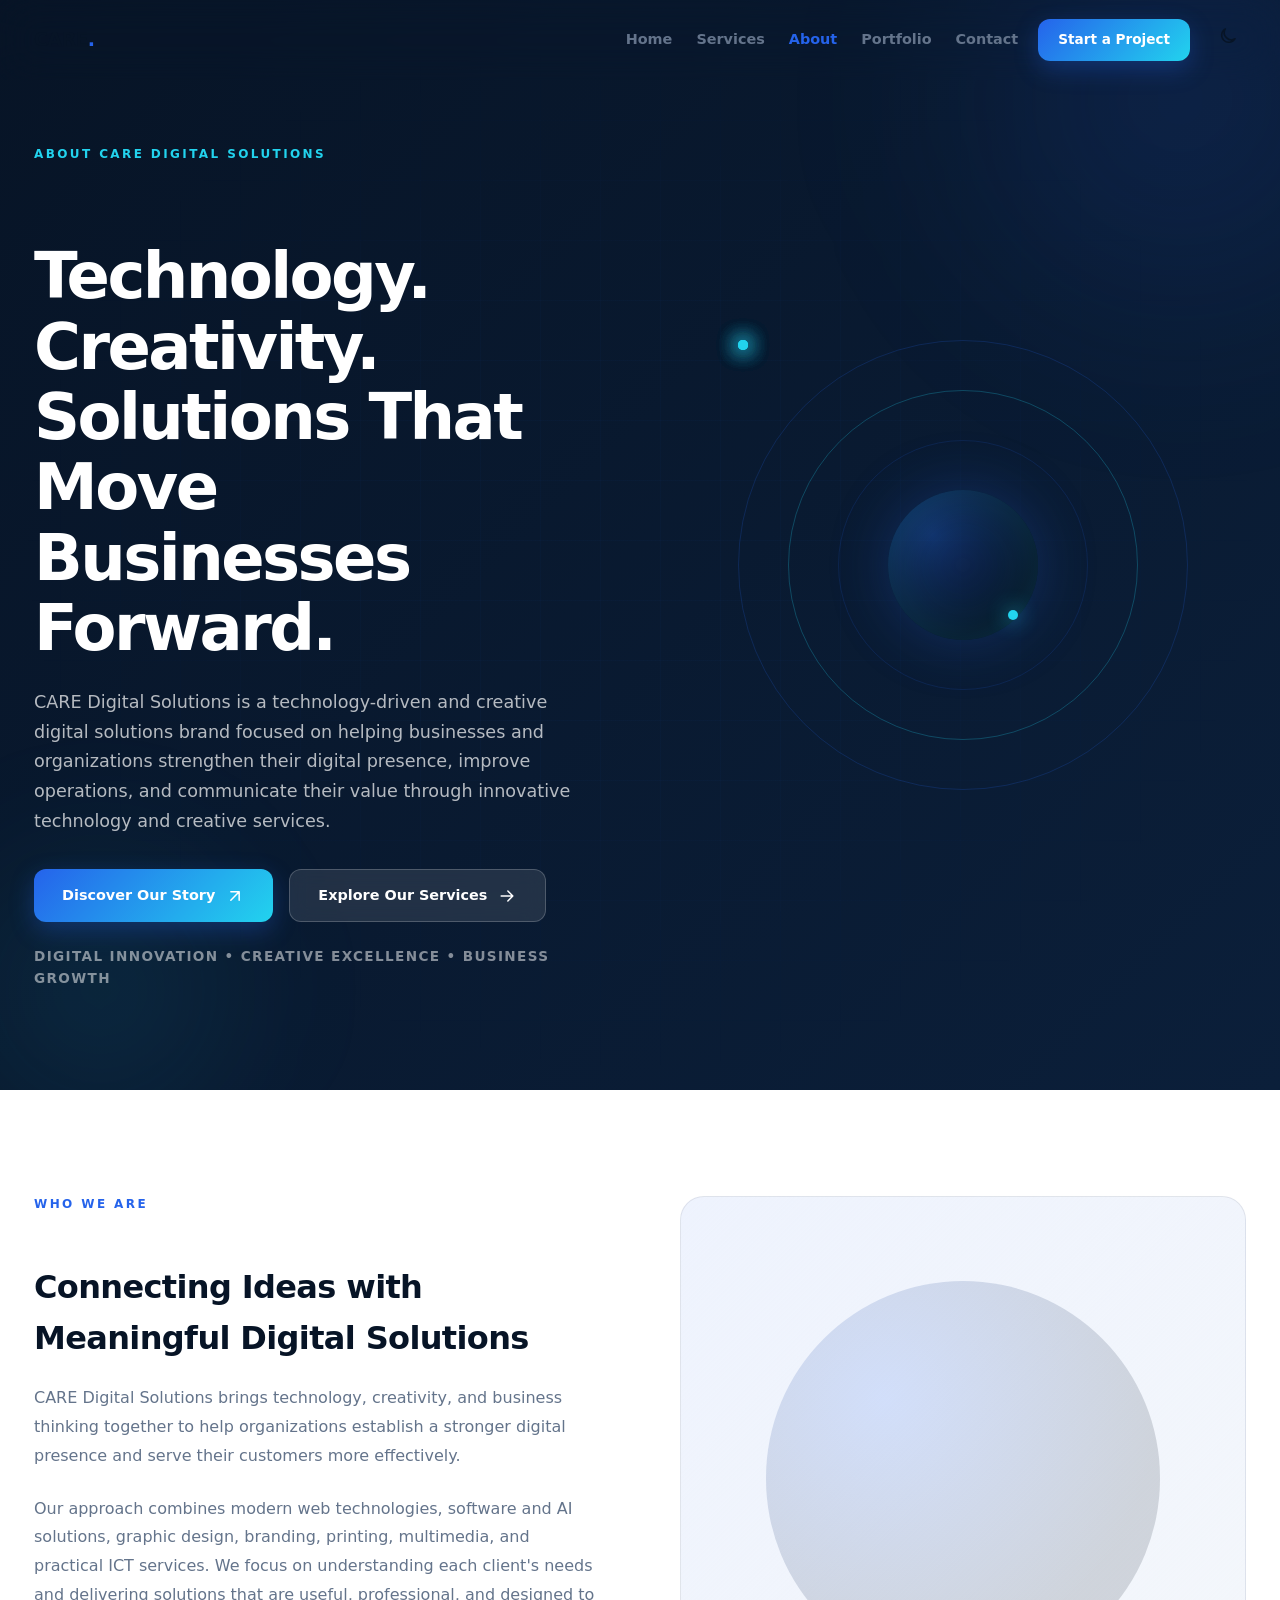
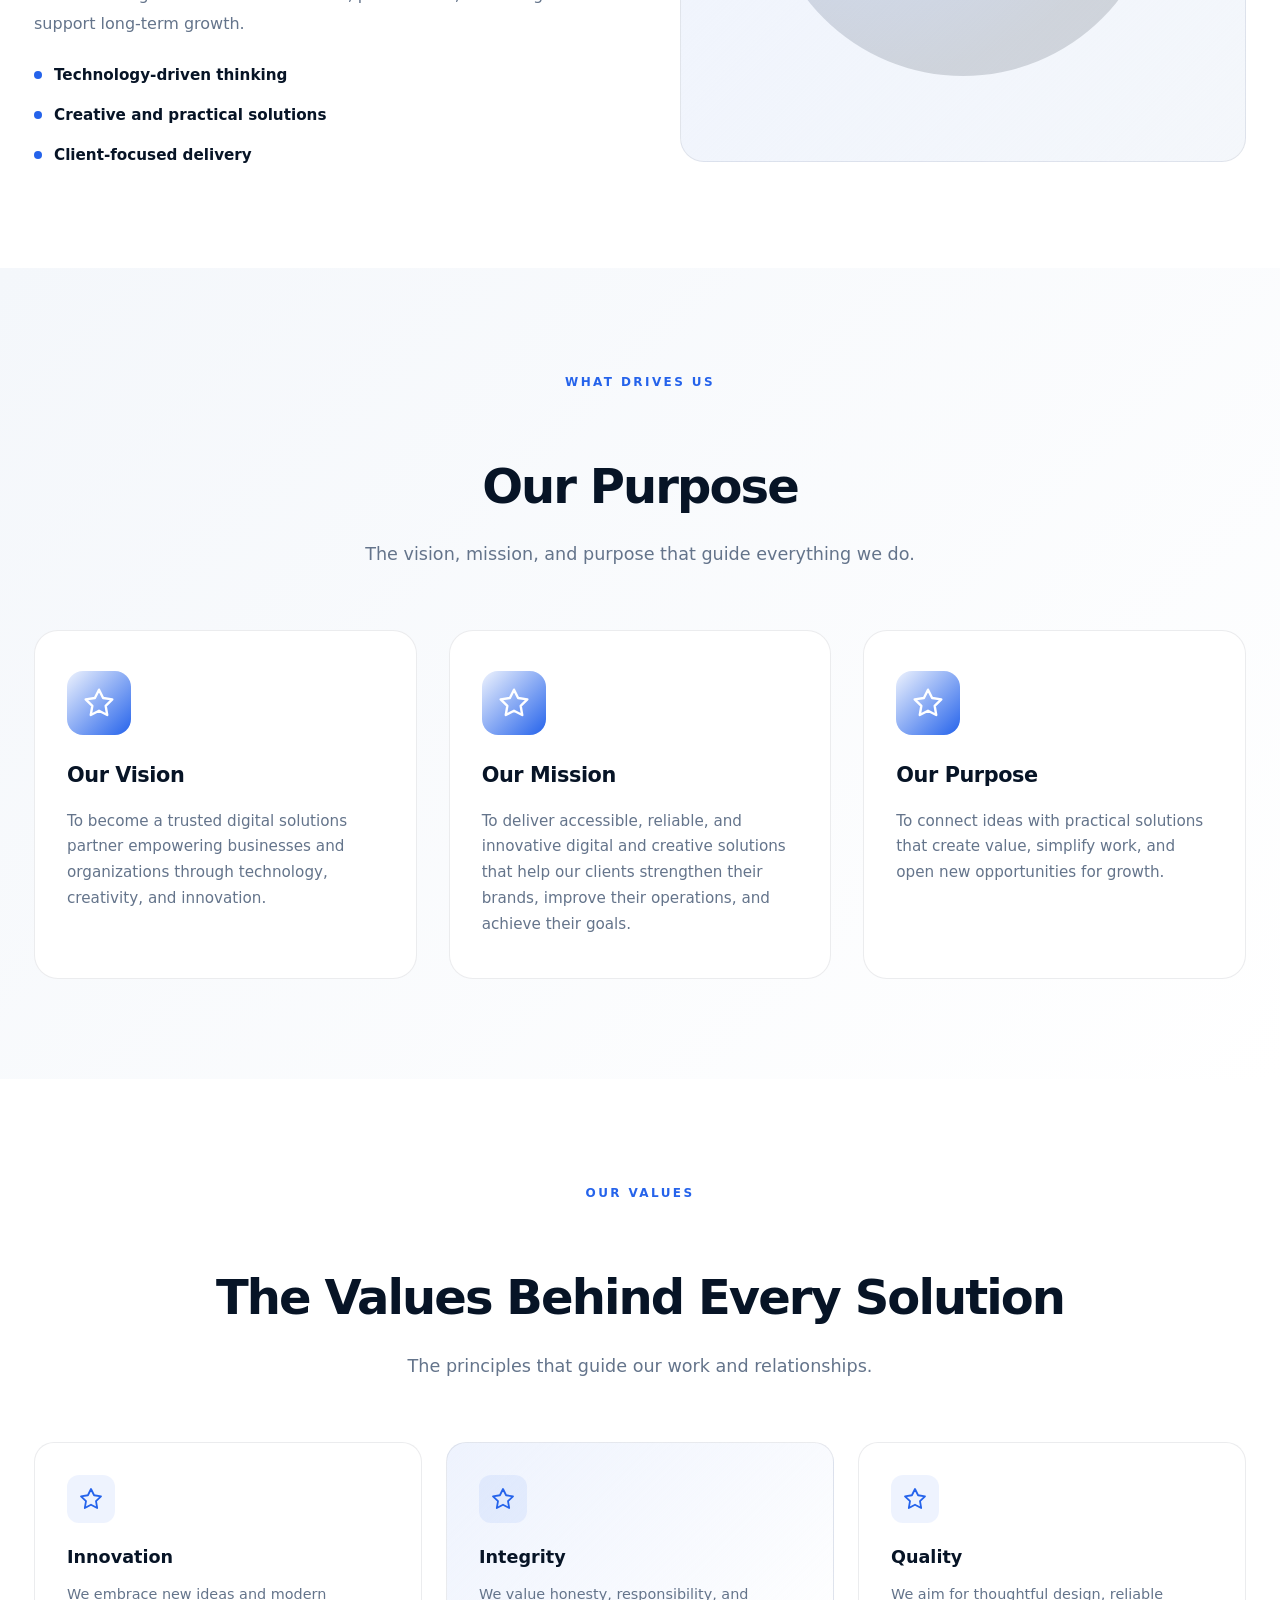
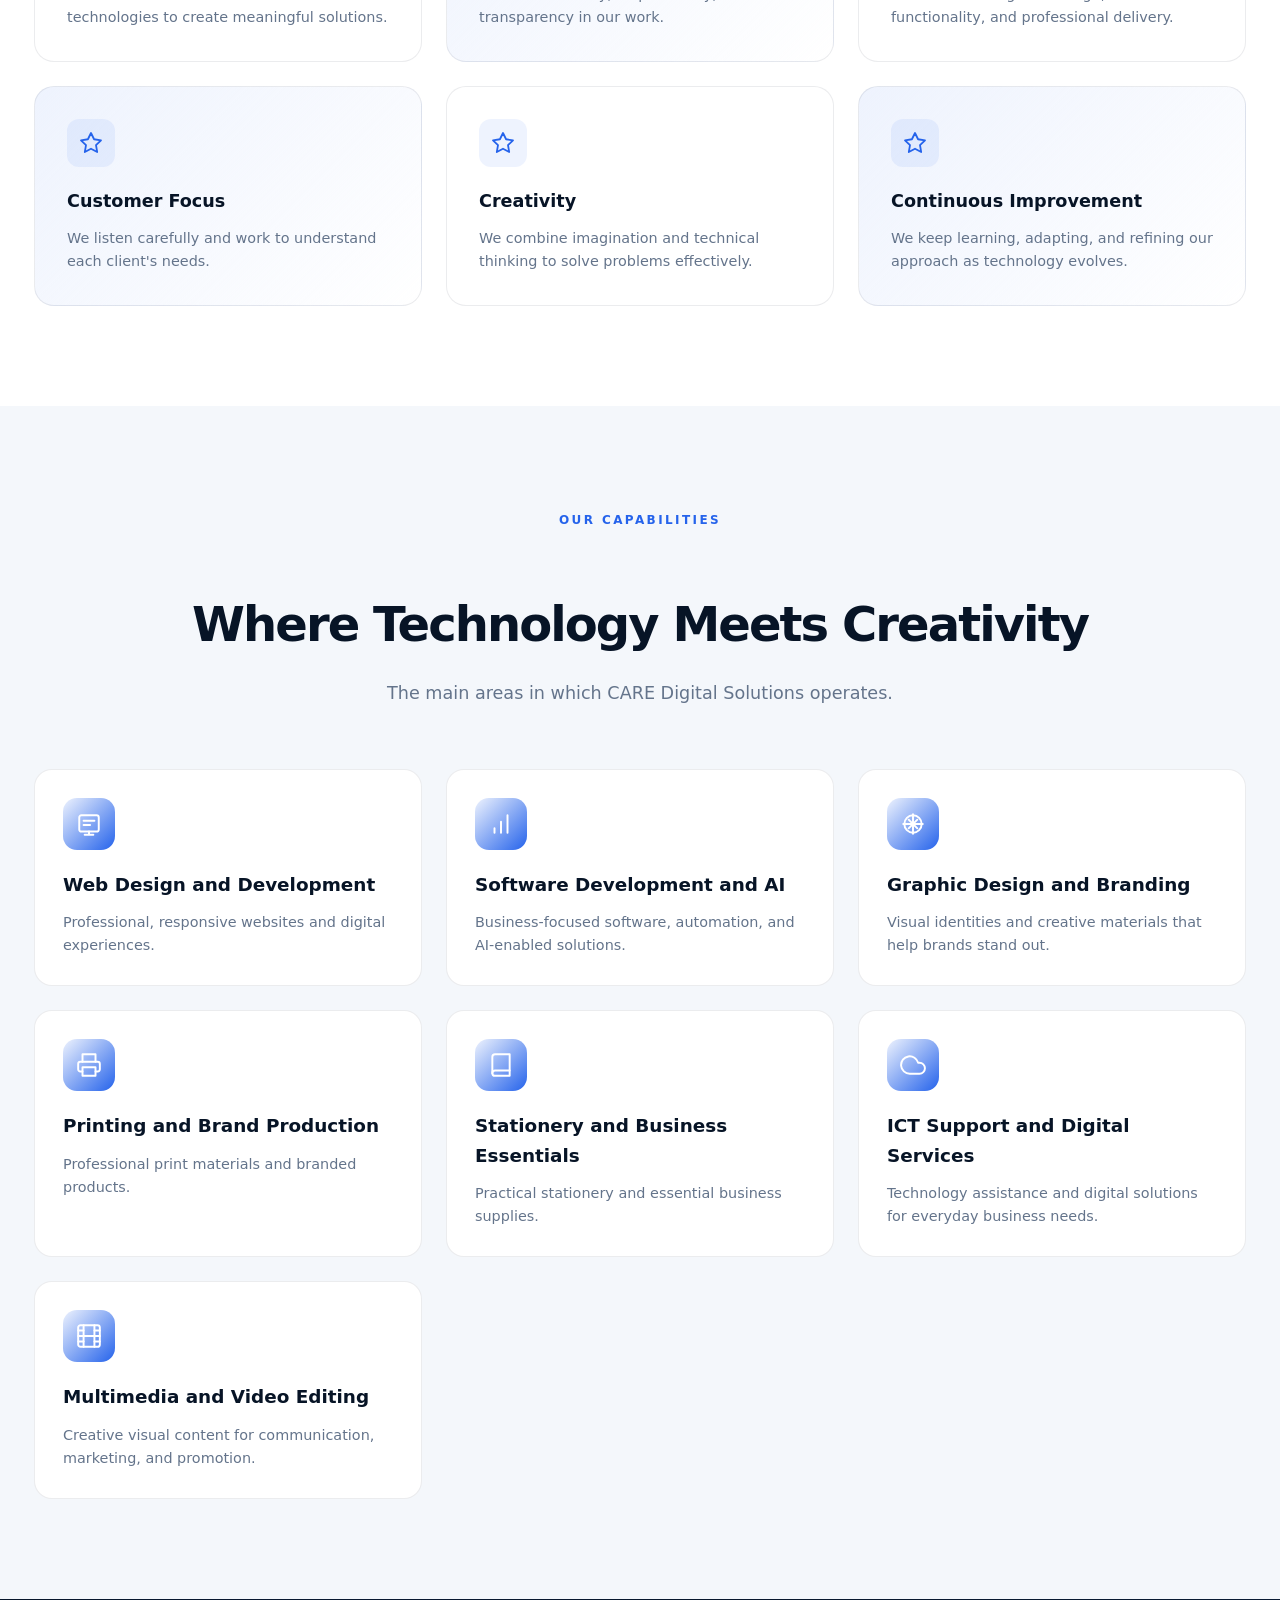
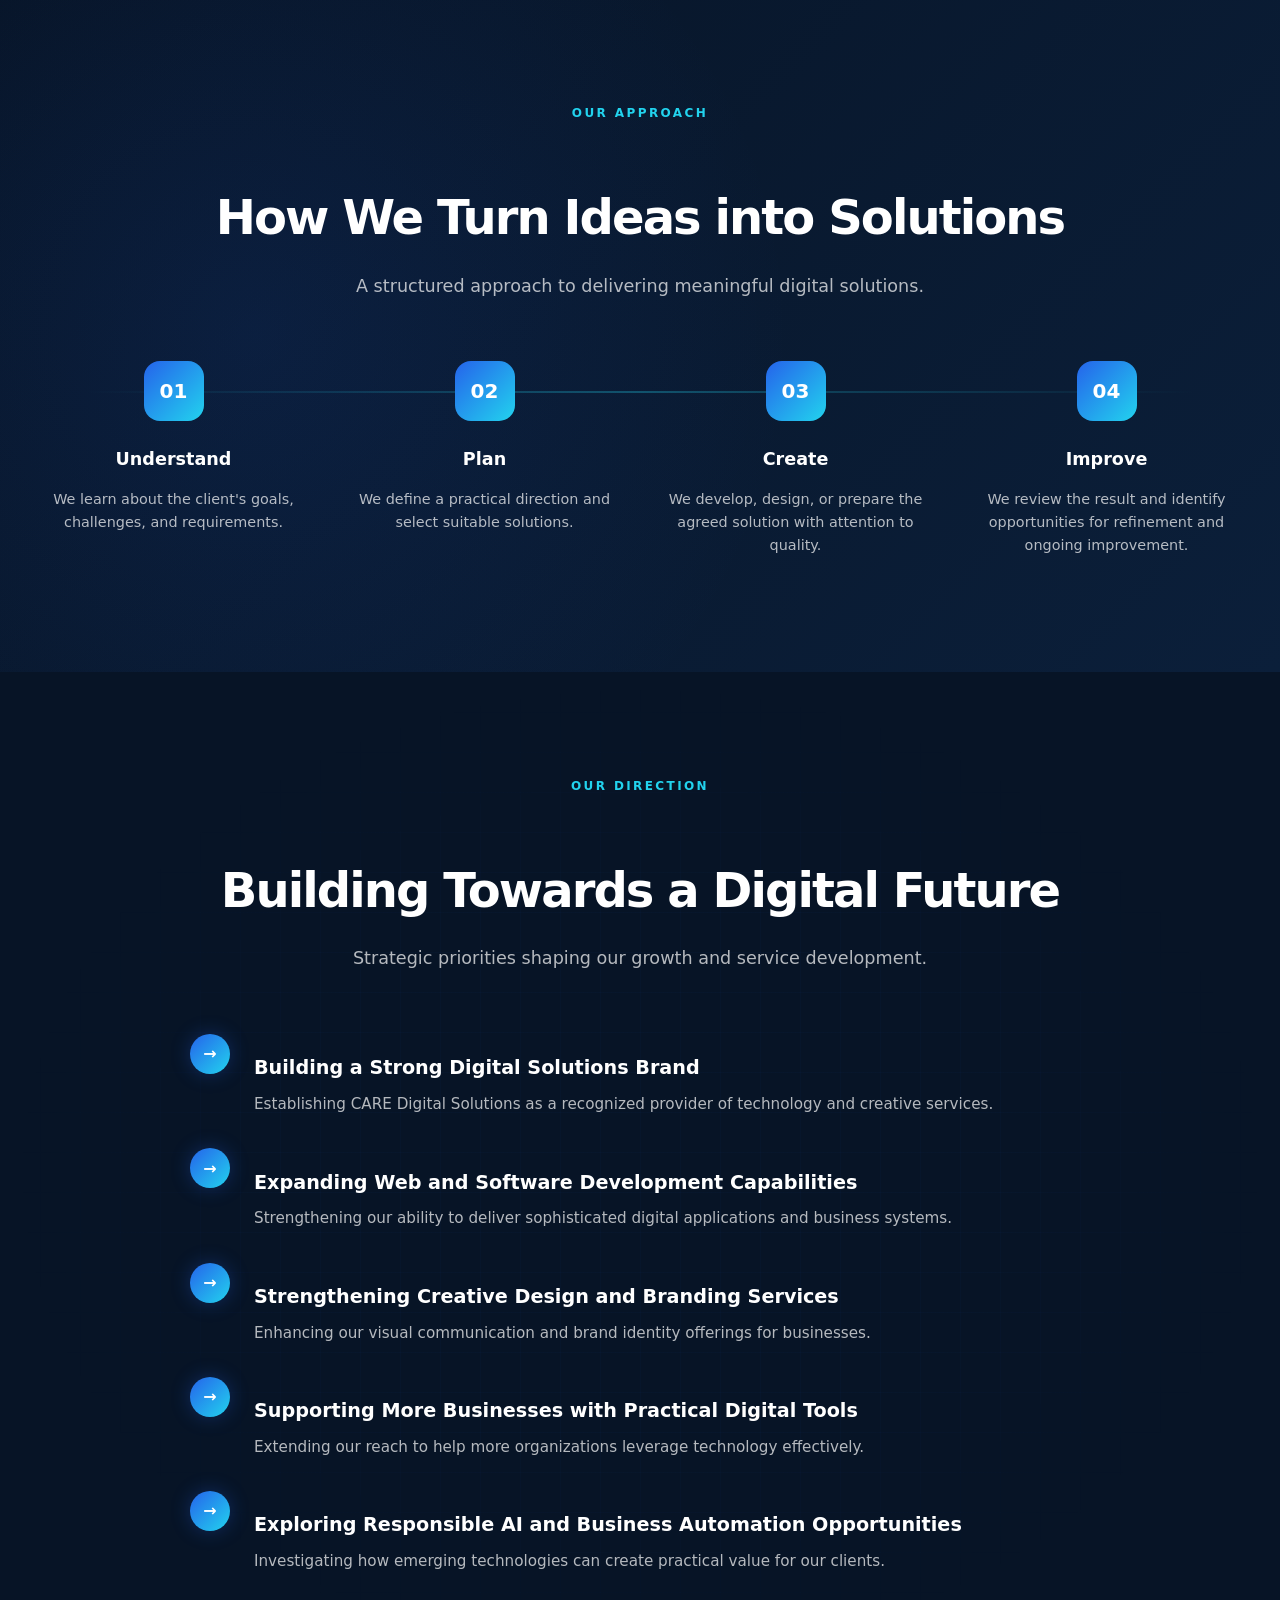
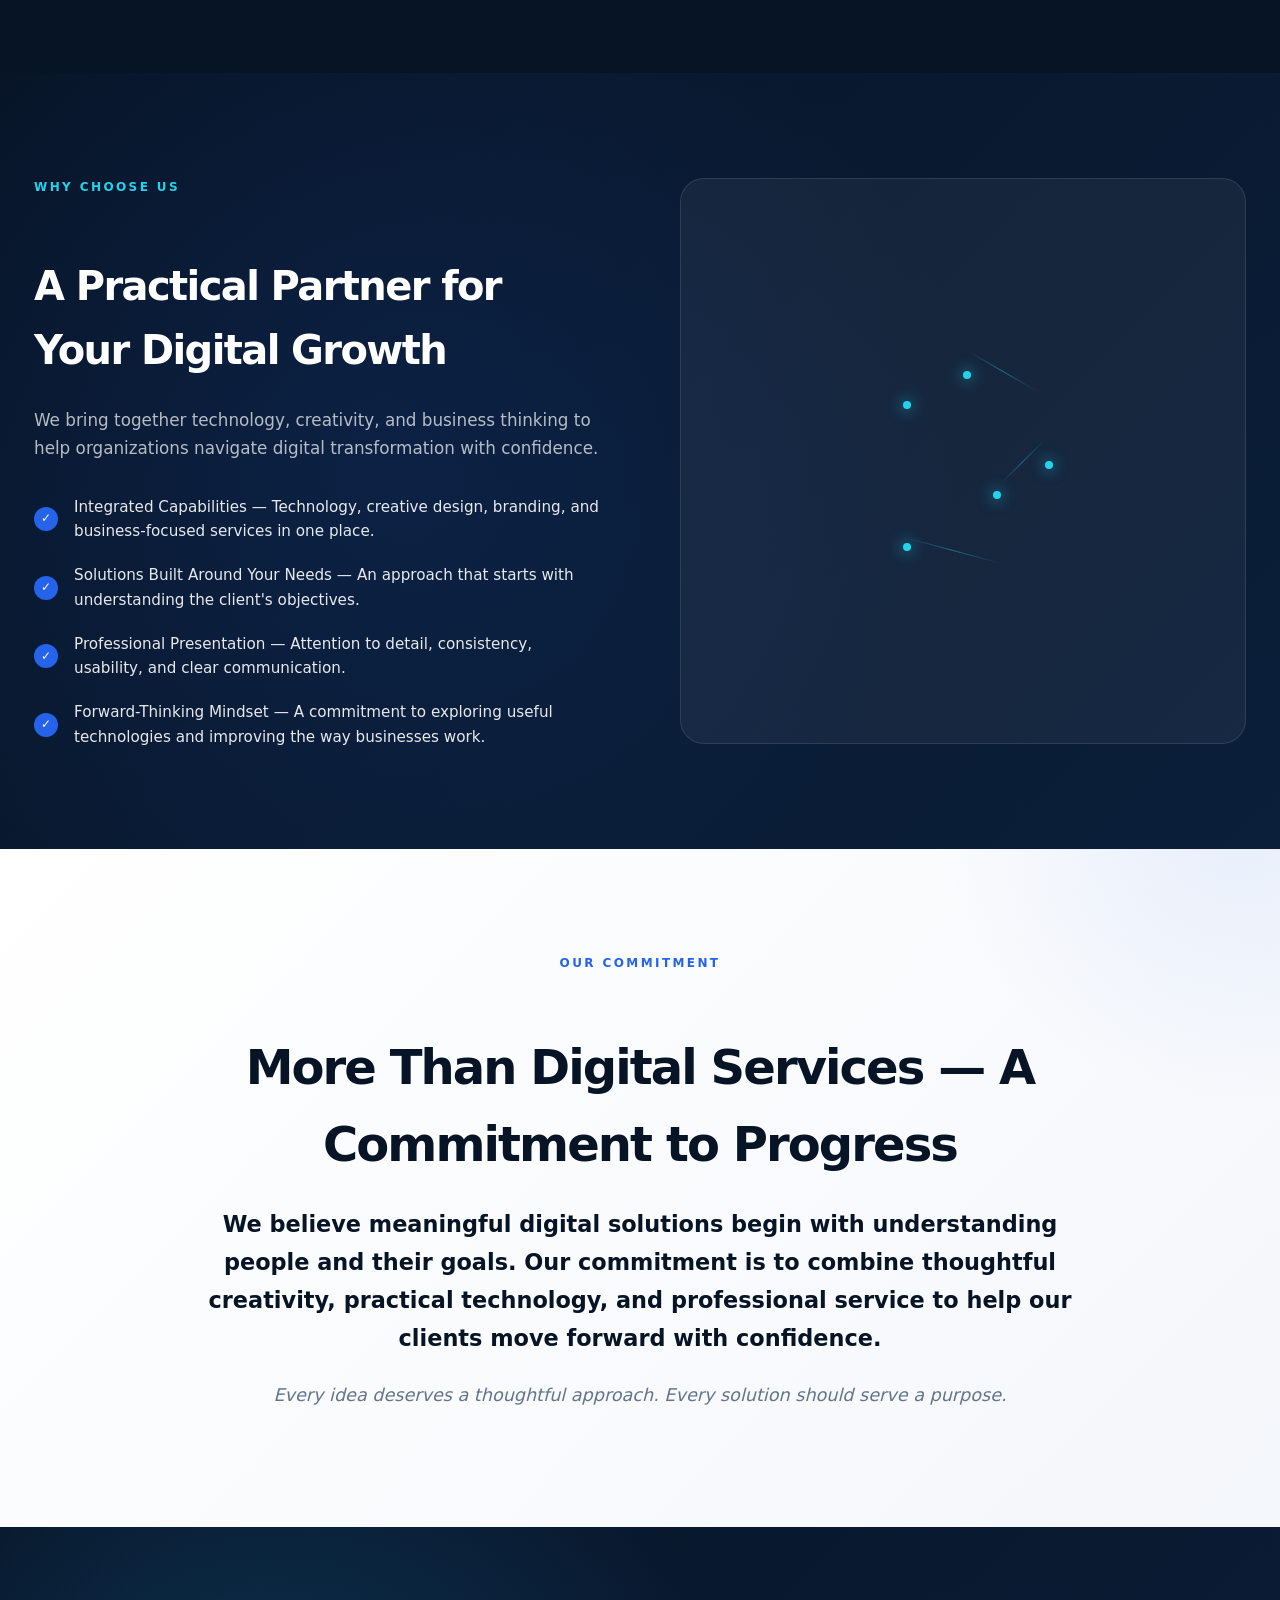
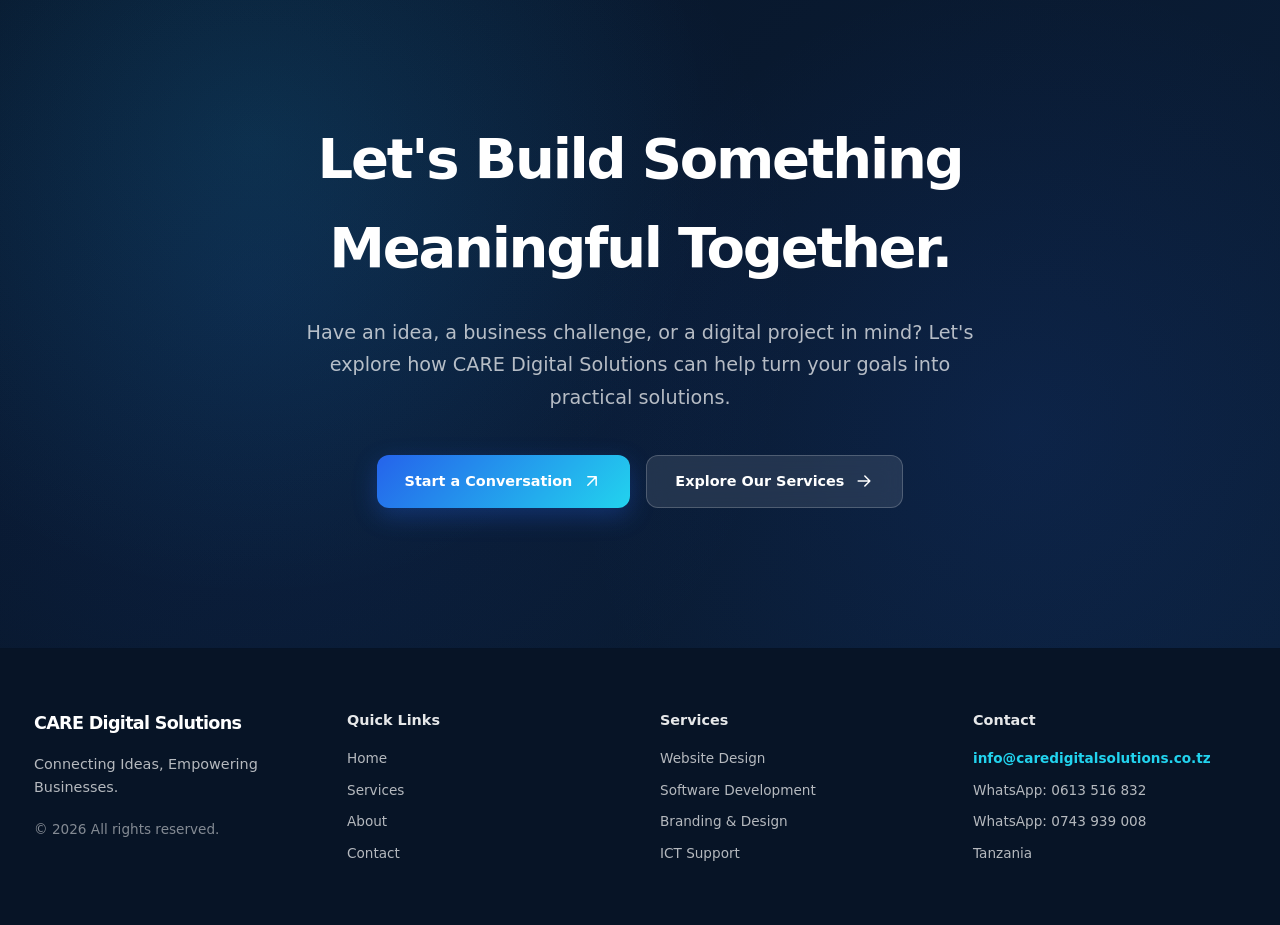
==== about.html @ c2b10487 "Add CARE Digital Solutions website pages with WhatsApp-first contact flow Include the Home, Services" ====
<!DOCTYPE html>
<html lang="en" data-mode="light">
<head>
<meta charset="UTF-8">
<meta name="viewport" content="width=device-width, initial-scale=1">
<meta name="theme-color" content="#071426">
<meta name="description" content="About CARE Digital Solutions — Connecting Ideas, Empowering Businesses. Learn about our vision, mission, values, and commitment to delivering innovative digital solutions.">
<meta name="keywords" content="about CARE Digital Solutions, digital solutions company, technology company, Tanzania, web development, branding, ICT support">
<meta name="author" content="CARE Digital Solutions">
<meta name="robots" content="index, follow">
<meta property="og:title" content="About Us — CARE Digital Solutions">
<meta property="og:description" content="Learn about CARE Digital Solutions — Connecting Ideas, Empowering Businesses through innovative digital solutions.">
<meta property="og:type" content="website">
<meta property="og:url" content="https://caredigitalsolutions.co.tz/about">
<meta name="twitter:card" content="summary_large_image">
<meta name="twitter:title" content="About Us — CARE Digital Solutions">
<meta name="twitter:description" content="Learn about CARE Digital Solutions — Connecting Ideas, Empowering Businesses through innovative digital solutions.">
<link rel="canonical" href="https://caredigitalsolutions.co.tz/about">
<title>About Us — CARE Digital Solutions</title>
<style>
/* ==========================================================
   CARE Digital Solutions — Premium About Us Page
   Vanilla HTML + CSS + JS | No framework or build step needed
   ========================================================== */
:root {
  color-scheme: light;
  --bg: #F4F7FB;
  --bg-elevated: #ffffff;
  --surface: rgba(255,255,255,.76);
  --surface-solid: #fff;
  --surface-soft: #eef2f8;
  --text: #071426;
  --muted: #64748B;
  --line: rgba(7,20,38,.08);
  --accent: #2563EB;
  --accent-2: #22D3EE;
  --accent-soft: rgba(37,99,235,.08);
  --hero-bg: #071426;
  --hero-bg-deep: #0B1F3A;
  --shadow: 0 18px 50px rgba(7,20,38,.12);
  --shadow-sm: 0 8px 24px rgba(7,20,38,.08);
  --header-height: 80px;
  --radius-xl: 24px;
  --radius-lg: 18px;
  --radius-md: 14px;
  --radius-sm: 10px;
  --transition: 280ms cubic-bezier(.2,.8,.2,1);
  --font: Inter, ui-sans-serif, system-ui, -apple-system, BlinkMacSystemFont, "Segoe UI", sans-serif;
}
html[data-mode="dark"] {
  color-scheme: dark;
  --bg:#071426;
  --bg-elevated:#0B1F3A;
  --surface:rgba(11,31,58,.78);
  --surface-solid:#0B1F3A;
  --surface-soft:#0d2847;
  --text:#f8fafc;
  --muted:#94a3b8;
  --line:rgba(255,255,255,.08);
  --accent-soft:rgba(37,99,235,.15);
  --shadow:0 18px 50px rgba(0,0,0,.3);
  --shadow-sm:0 8px 24px rgba(0,0,0,.2);
}
* { box-sizing:border-box; }
html { scroll-behavior:smooth; }
body {
  margin:0; min-height:100vh; font-family:var(--font); color:var(--text);
  background:var(--bg);
  line-height:1.6; transition:background-color var(--transition),color var(--transition);
}
button, input, select, textarea { font:inherit; }
button { color:inherit; }
a { color:inherit; text-decoration:none; }
button:focus-visible, a:focus-visible, input:focus-visible { outline:3px solid var(--accent-2); outline-offset:3px; }
.icon { width:20px; height:20px; display:inline-block; flex:none; fill:none; stroke:currentColor; stroke-width:1.8; stroke-linecap:round; stroke-linejoin:round; }
.skip-link { position:fixed; left:12px; top:-60px; z-index:999; padding:10px 14px; border-radius:10px; background:var(--surface-solid); }
.skip-link:focus { top:12px; }

/* Premium Header */
.topbar {
  height:var(--header-height);
  position:fixed;
  top:0;
  left:0;
  right:0;
  z-index:40;
  display:flex;
  align-items:center;
  gap:20px;
  padding:0 34px;
  background:transparent;
  backdrop-filter:blur(20px);
  -webkit-backdrop-filter:blur(20px);
  transition:all var(--transition);
}

.topbar.scrolled {
  background:rgba(255,255,255,.95);
  border-bottom:1px solid var(--line);
  box-shadow:var(--shadow-sm);
}

html[data-mode="dark"] .topbar.scrolled {
  background:rgba(7,20,38,.95);
}

.main-area {
  min-height:100vh;
  display:flex;
  flex-direction:column;
}

main {
  width:100%;
  max-width:100%;
  margin:0 auto;
  flex:1;
}

/* About Hero */
.about-hero {
  position:relative;
  min-height:80vh;
  display:flex;
  align-items:center;
  background:linear-gradient(135deg,var(--hero-bg) 0%,var(--hero-bg-deep) 100%);
  overflow:hidden;
  padding:140px 34px 100px;
}

.about-hero-bg {
  position:absolute;
  inset:0;
  overflow:hidden;
  pointer-events:none;
}

.about-hero-grid {
  position:absolute;
  inset:0;
  background-image:
    linear-gradient(rgba(37,99,235,.03) 1px,transparent 1px),
    linear-gradient(90deg,rgba(37,99,235,.03) 1px,transparent 1px);
  background-size:60px 60px;
  mask-image:radial-gradient(ellipse at center,black 30%,transparent 70%);
}

.about-hero-glow {
  position:absolute;
  width:600px;
  height:600px;
  border-radius:50%;
  background:radial-gradient(circle,rgba(37,99,235,.15) 0%,transparent 70%);
  top:-200px;
  right:-200px;
  filter:blur(80px);
}

.about-hero-glow-2 {
  position:absolute;
  width:400px;
  height:400px;
  border-radius:50%;
  background:radial-gradient(circle,rgba(34,211,238,.1) 0%,transparent 70%);
  bottom:-100px;
  left:-100px;
  filter:blur(60px);
}

.about-hero-content {
  position:relative;
  z-index:2;
  max-width:1400px;
  margin:0 auto;
  display:grid;
  grid-template-columns:1fr 1fr;
  gap:80px;
  align-items:center;
}

.about-hero-text {
  color:#fff;
}

.about-hero-eyebrow {
  display:inline-block;
  color:var(--accent-2);
  font-size:.75rem;
  font-weight:700;
  text-transform:uppercase;
  letter-spacing:.2em;
  margin-bottom:24px;
}

.about-hero-title {
  font-size:clamp(2.5rem,5vw,4rem);
  font-weight:900;
  letter-spacing:-.04em;
  line-height:1.1;
  margin-bottom:24px;
}

.about-hero-description {
  font-size:1.1rem;
  line-height:1.7;
  color:rgba(255,255,255,.7);
  margin-bottom:32px;
  max-width:580px;
}

.about-hero-actions {
  display:flex;
  gap:16px;
  flex-wrap:wrap;
  margin-bottom:24px;
}

.about-hero-trust {
  font-size:.85rem;
  color:rgba(255,255,255,.5);
  font-weight:600;
  letter-spacing:.1em;
  text-transform:uppercase;
}

.about-hero-visual {
  position:relative;
  display:flex;
  align-items:center;
  justify-content:center;
}

.about-network {
  position:relative;
  width:450px;
  height:450px;
}

.network-ring {
  position:absolute;
  inset:0;
  border-radius:50%;
  border:1px solid rgba(37,99,235,.2);
  animation:rotate 25s linear infinite;
}

.network-ring-2 {
  position:absolute;
  inset:50px;
  border-radius:50%;
  border:1px solid rgba(34,211,238,.25);
  animation:rotate 20s linear infinite reverse;
}

.network-ring-3 {
  position:absolute;
  inset:100px;
  border-radius:50%;
  border:1px solid rgba(37,99,235,.15);
  animation:rotate 15s linear infinite;
}

.network-core {
  position:absolute;
  inset:150px;
  border-radius:50%;
  background:radial-gradient(circle at 30% 30%,rgba(37,99,235,.3) 0%,rgba(7,20,38,.9) 70%);
  box-shadow:0 0 60px rgba(37,99,235,.25),inset 0 0 60px rgba(34,211,238,.15);
}

.network-node {
  position:absolute;
  width:10px;
  height:10px;
  border-radius:50%;
  background:var(--accent-2);
  box-shadow:0 0 20px var(--accent-2);
}

.network-node:nth-child(1) { top:15%;left:50%;animation:float 4s ease-in-out infinite; }
.network-node:nth-child(2) { top:50%;right:15%;animation:float 4s ease-in-out infinite 1.5s; }
.network-node:nth-child(3) { bottom:15%;left:25%;animation:float 4s ease-in-out infinite 3s; }
.network-node:nth-child(4) { top:30%;left:25%;animation:float 4s ease-in-out infinite 2s; }
.network-node:nth-child(5) { top:60%;left:60%;animation:float 4s ease-in-out infinite 1s; }

@keyframes rotate {
  from { transform:rotate(0deg); }
  to { transform:rotate(360deg); }
}

@keyframes float {
  0%,100% { transform:translateY(0); }
  50% { transform:translateY(-12px); }
}

/* Premium Buttons */
.btn {
  display:inline-flex;
  align-items:center;
  justify-content:center;
  gap:10px;
  padding:14px 28px;
  border-radius:12px;
  font-size:.9rem;
  font-weight:700;
  cursor:pointer;
  transition:all var(--transition);
  white-space:nowrap;
  text-decoration:none;
}

.btn-primary {
  background:linear-gradient(135deg,var(--accent) 0%,var(--accent-2) 100%);
  color:#fff;
  border:none;
  box-shadow:0 8px 24px rgba(37,99,235,.3);
}

.btn-primary:hover {
  transform:translateY(-2px);
  box-shadow:0 12px 32px rgba(37,99,235,.4);
}

.btn-secondary {
  background:rgba(255,255,255,.1);
  color:#fff;
  border:1px solid rgba(255,255,255,.2);
  backdrop-filter:blur(10px);
}

.btn-secondary:hover {
  background:rgba(255,255,255,.15);
  border-color:rgba(255,255,255,.3);
}

/* Section Styling */
.section {
  padding:100px 34px;
  max-width:1400px;
  margin:0 auto;
}

.section-header {
  text-align:center;
  margin-bottom:60px;
}

.section-eyebrow {
  display:inline-block;
  color:var(--accent);
  font-size:.75rem;
  font-weight:700;
  text-transform:uppercase;
  letter-spacing:.2em;
  margin-bottom:16px;
}

.section-title {
  font-size:clamp(2rem,4vw,3rem);
  font-weight:900;
  letter-spacing:-.04em;
  margin-bottom:16px;
  color:var(--text);
}

.section-description {
  color:var(--muted);
  font-size:1.1rem;
  max-width:700px;
  margin:0 auto;
  line-height:1.7;
}

/* Who We Are */
.who-we-are {
  background:var(--bg-elevated);
}

.who-content {
  display:grid;
  grid-template-columns:1fr 1fr;
  gap:80px;
  align-items:center;
}

.who-text h3 {
  font-size:1.5rem;
  font-weight:800;
  margin-bottom:20px;
  letter-spacing:-.02em;
  color:var(--text);
}

.who-text p {
  color:var(--muted);
  font-size:1rem;
  line-height:1.8;
  margin-bottom:24px;
}

.who-highlights {
  display:grid;
  gap:16px;
}

.highlight {
  display:flex;
  align-items:center;
  gap:12px;
  font-size:.95rem;
  font-weight:600;
  color:var(--text);
}

.highlight::before {
  content:"";
  width:8px;
  height:8px;
  border-radius:50%;
  background:var(--accent);
  flex:none;
}

.who-visual {
  position:relative;
  aspect-ratio:1;
  border-radius:24px;
  background:linear-gradient(135deg,var(--accent-soft),var(--bg));
  border:1px solid var(--line);
  display:grid;
  place-items:center;
  overflow:hidden;
}

.who-visual::before {
  content:"";
  position:absolute;
  width:70%;
  height:70%;
  border-radius:50%;
  background:radial-gradient(circle at 30% 30%,var(--accent) 0%,var(--hero-bg) 70%);
  opacity:.15;
}

/* Purpose Cards */
.purpose-section {
  background:linear-gradient(135deg,var(--bg) 0%,var(--bg-elevated) 100%);
}

.purpose-grid {
  display:grid;
  grid-template-columns:repeat(3,1fr);
  gap:32px;
}

.purpose-card {
  padding:40px 32px;
  border:1px solid var(--line);
  border-radius:24px;
  background:var(--surface-solid);
  transition:all var(--transition);
  position:relative;
  overflow:hidden;
}

.purpose-card::before {
  content:"";
  position:absolute;
  top:0;
  left:0;
  right:0;
  height:4px;
  background:linear-gradient(90deg,var(--accent),var(--accent-2));
  opacity:0;
  transition:opacity var(--transition);
}

.purpose-card:hover {
  transform:translateY(-8px);
  box-shadow:var(--shadow);
  border-color:var(--accent);
}

.purpose-card:hover::before {
  opacity:1;
}

.purpose-icon {
  width:64px;
  height:64px;
  border-radius:16px;
  background:linear-gradient(135deg,var(--accent-soft),var(--accent));
  color:#fff;
  margin-bottom:24px;
  display:grid;
  place-items:center;
}

.purpose-title {
  font-size:1.3rem;
  font-weight:800;
  margin-bottom:16px;
  letter-spacing:-.02em;
  color:var(--text);
}

.purpose-text {
  color:var(--muted);
  font-size:.95rem;
  line-height:1.7;
  margin:0;
}

/* Core Values */
.values-section {
  background:var(--bg-elevated);
}

.values-grid {
  display:grid;
  grid-template-columns:repeat(3,1fr);
  gap:24px;
}

.value-card {
  padding:32px;
  border:1px solid var(--line);
  border-radius:20px;
  background:var(--surface-solid);
  transition:all var(--transition);
}

.value-card:nth-child(even) {
  background:linear-gradient(135deg,var(--accent-soft),var(--surface-solid));
}

.value-card:hover {
  transform:translateY(-4px);
  border-color:var(--accent);
  box-shadow:var(--shadow-sm);
}

.value-icon {
  width:48px;
  height:48px;
  border-radius:12px;
  background:var(--accent-soft);
  color:var(--accent);
  display:grid;
  place-items:center;
  margin-bottom:20px;
}

.value-title {
  font-size:1.1rem;
  font-weight:800;
  margin-bottom:12px;
  color:var(--text);
}

.value-description {
  color:var(--muted);
  font-size:.9rem;
  line-height:1.6;
  margin:0;
}

/* Capabilities */
.capabilities-section {
  background:var(--bg);
}

.capabilities-grid {
  display:grid;
  grid-template-columns:repeat(auto-fit,minmax(300px,1fr));
  gap:24px;
}

.capability-card {
  padding:28px;
  border:1px solid var(--line);
  border-radius:18px;
  background:var(--surface-solid);
  transition:all var(--transition);
}

.capability-card:hover {
  transform:translateY(-4px);
  border-color:var(--accent);
  box-shadow:var(--shadow-sm);
}

.capability-icon {
  width:52px;
  height:52px;
  border-radius:14px;
  background:linear-gradient(135deg,var(--accent-soft),var(--accent));
  color:#fff;
  margin-bottom:20px;
  display:grid;
  place-items:center;
}

.capability-title {
  font-size:1.15rem;
  font-weight:800;
  margin-bottom:12px;
  color:var(--text);
}

.capability-description {
  color:var(--muted);
  font-size:.9rem;
  line-height:1.6;
  margin:0;
}

/* Process Timeline */
.process-section {
  background:linear-gradient(135deg,var(--hero-bg) 0%,var(--hero-bg-deep) 100%);
  position:relative;
  overflow:hidden;
}

.process-bg {
  position:absolute;
  inset:0;
  background-image:radial-gradient(circle at 20% 50%,rgba(37,99,235,.1) 0%,transparent 50%);
}

.process-content {
  position:relative;
  z-index:2;
}

.process-steps {
  display:grid;
  grid-template-columns:repeat(4,1fr);
  gap:32px;
  position:relative;
}

.process-steps::before {
  content:"";
  position:absolute;
  top:30px;
  left:50px;
  right:50px;
  height:2px;
  background:linear-gradient(90deg,transparent,var(--accent-2),transparent);
  opacity:.3;
}

.process-step {
  text-align:center;
  position:relative;
}

.process-number {
  width:60px;
  height:60px;
  border-radius:16px;
  background:linear-gradient(135deg,var(--accent),var(--accent-2));
  color:#fff;
  display:grid;
  place-items:center;
  margin:0 auto 24px;
  font-size:1.25rem;
  font-weight:900;
  position:relative;
  z-index:2;
}

.process-title {
  font-size:1.1rem;
  font-weight:800;
  margin-bottom:12px;
  color:#fff;
}

.process-description {
  color:rgba(255,255,255,.7);
  font-size:.9rem;
  line-height:1.6;
}

/* Journey Section */
.journey-section {
  background:var(--hero-bg);
  position:relative;
  overflow:hidden;
}

.journey-bg {
  position:absolute;
  inset:0;
  background-image:
    linear-gradient(rgba(37,99,235,.03) 1px,transparent 1px),
    linear-gradient(90deg,rgba(37,99,235,.03) 1px,transparent 1px);
  background-size:40px 40px;
  mask-image:radial-gradient(ellipse at center,black 40%,transparent 70%);
}

.journey-content {
  position:relative;
  z-index:2;
}

.journey-timeline {
  display:grid;
  gap:32px;
  max-width:900px;
  margin:0 auto;
}

.journey-item {
  display:flex;
  gap:24px;
  align-items:flex-start;
}

.journey-marker {
  width:40px;
  height:40px;
  border-radius:50%;
  background:linear-gradient(135deg,var(--accent),var(--accent-2));
  color:#fff;
  display:grid;
  place-items:center;
  font-weight:900;
  flex:none;
  box-shadow:0 0 20px rgba(37,99,235,.3);
}

.journey-content-text {
  flex:1;
}

.journey-title {
  font-size:1.2rem;
  font-weight:800;
  margin-bottom:8px;
  color:#fff;
}

.journey-description {
  color:rgba(255,255,255,.7);
  font-size:.95rem;
  line-height:1.6;
  margin:0;
}

/* Why Choose Section */
.why-section {
  background:linear-gradient(135deg,var(--hero-bg) 0%,var(--hero-bg-deep) 100%);
  position:relative;
  overflow:hidden;
}

.why-bg {
  position:absolute;
  inset:0;
  background-image:radial-gradient(circle at 30% 50%,rgba(37,99,235,.12) 0%,transparent 60%);
}

.why-content {
  position:relative;
  z-index:2;
  display:grid;
  grid-template-columns:1fr 1fr;
  gap:80px;
  align-items:center;
}

.why-text h3 {
  font-size:clamp(1.8rem,4vw,2.5rem);
  font-weight:900;
  letter-spacing:-.04em;
  margin-bottom:24px;
  color:#fff;
}

.why-text p {
  color:rgba(255,255,255,.7);
  font-size:1.05rem;
  line-height:1.7;
  margin-bottom:32px;
}

.why-benefits {
  display:grid;
  gap:20px;
}

.benefit {
  display:flex;
  align-items:center;
  gap:16px;
  color:rgba(255,255,255,.9);
  font-size:.95rem;
}

.benefit::before {
  content:"✓";
  width:24px;
  height:24px;
  border-radius:50%;
  background:var(--accent);
  color:#fff;
  display:grid;
  place-items:center;
  font-size:.75rem;
  font-weight:900;
  flex:none;
}

.why-visual {
  position:relative;
  aspect-ratio:1;
  border-radius:24px;
  background:rgba(255,255,255,.05);
  border:1px solid rgba(255,255,255,.1);
  display:grid;
  place-items:center;
  overflow:hidden;
}

.why-network {
  position:relative;
  width:300px;
  height:300px;
}

.why-node {
  position:absolute;
  width:8px;
  height:8px;
  border-radius:50%;
  background:var(--accent-2);
  box-shadow:0 0 15px var(--accent-2);
}

.why-line {
  position:absolute;
  height:1px;
  background:linear-gradient(90deg,transparent,var(--accent-2),transparent);
  opacity:.4;
}

/* Commitment Section */
.commitment-section {
  background:linear-gradient(135deg,var(--bg-elevated) 0%,var(--bg) 100%);
  position:relative;
  overflow:hidden;
}

.commitment-bg {
  position:absolute;
  top:-50%;
  right:-20%;
  width:600px;
  height:600px;
  border-radius:50%;
  background:radial-gradient(circle,rgba(37,99,235,.08) 0%,transparent 70%);
  pointer-events:none;
}

.commitment-content {
  position:relative;
  z-index:2;
  max-width:900px;
  margin:0 auto;
  text-align:center;
}

.commitment-text {
  font-size:1.4rem;
  font-weight:700;
  line-height:1.7;
  color:var(--text);
  margin-bottom:24px;
}

.commitment-sub {
  font-size:1.1rem;
  color:var(--muted);
  font-style:italic;
}

/* CTA Section */
.cta-section {
  padding:140px 34px;
  background:linear-gradient(135deg,var(--hero-bg) 0%,var(--hero-bg-deep) 100%);
  position:relative;
  overflow:hidden;
}

.cta-bg {
  position:absolute;
  inset:0;
  background-image:radial-gradient(circle at 20% 50%,rgba(37,99,235,.12) 0%,transparent 50%);
}

.cta-network {
  position:absolute;
  inset:0;
  background-image:
    radial-gradient(circle at 20% 30%,rgba(34,211,238,.1) 0%,transparent 40%),
    radial-gradient(circle at 80% 70%,rgba(37,99,235,.1) 0%,transparent 40%);
}

.cta-content {
  position:relative;
  z-index:2;
  max-width:900px;
  margin:0 auto;
  text-align:center;
  color:#fff;
}

.cta-title {
  font-size:clamp(2rem,5vw,3.5rem);
  font-weight:900;
  letter-spacing:-.04em;
  margin-bottom:24px;
}

.cta-description {
  font-size:1.2rem;
  line-height:1.7;
  color:rgba(255,255,255,.7);
  margin-bottom:40px;
  max-width:700px;
  margin-left:auto;
  margin-right:auto;
}

.cta-actions {
  display:flex;
  gap:16px;
  justify-content:center;
  flex-wrap:wrap;
}

/* Footer */
footer {
  background:var(--hero-bg);
  color:#fff;
  padding:60px 34px;
  border-top:1px solid var(--line);
}

.footer-content {
  max-width:1400px;
  margin:0 auto;
  display:grid;
  grid-template-columns:repeat(auto-fit,minmax(200px,1fr));
  gap:40px;
  align-items:start;
}

.footer-brand {
  font-weight:900;
  font-size:1.1rem;
  margin-bottom:16px;
  letter-spacing:-.04em;
}

.footer-tagline {
  color:rgba(255,255,255,.7);
  font-size:.9rem;
  margin:0 0 20px;
  line-height:1.6;
}

.footer-copyright {
  color:rgba(255,255,255,.5);
  font-size:.85rem;
}

.footer-heading {
  font-weight:700;
  font-size:.9rem;
  margin-bottom:16px;
  color:rgba(255,255,255,.9);
}

.footer-links {
  display:flex;
  flex-direction:column;
  gap:10px;
}

.footer-link {
  color:rgba(255,255,255,.7);
  font-size:.85rem;
  text-decoration:none;
}

.footer-link:hover {
  color:var(--accent-2);
}

/* Scroll Reveal */
.reveal {
  opacity:0;
  transform:translateY(12px);
  transition:opacity .55s ease,transform .55s ease;
}

.reveal.visible {
  opacity:1;
  transform:none;
}

/* Responsive */
@media (max-width:1200px) {
  .about-hero-content {
    grid-template-columns:1fr;
    gap:60px;
  }
  .about-hero-visual {
    display:none;
  }
  .who-content {
    grid-template-columns:1fr;
  }
  .who-visual {
    display:none;
  }
  .purpose-grid {
    grid-template-columns:1fr;
  }
  .values-grid {
    grid-template-columns:repeat(2,1fr);
  }
  .process-steps {
    grid-template-columns:repeat(2,1fr);
  }
  .process-steps::before {
    display:none;
  }
  .why-content {
    grid-template-columns:1fr;
  }
  .why-visual {
    display:none;
  }
}

@media (max-width:768px) {
  .about-hero {
    padding:100px 20px 80px;
  }
  .topbar {
    padding:0 20px;
  }
  .topbar nav {
    display:none;
  }
  .section {
    padding:60px 20px;
  }
  .values-grid {
    grid-template-columns:1fr;
  }
  .process-steps {
    grid-template-columns:1fr;
  }
  .journey-item {
    flex-direction:column;
    align-items:center;
    text-align:center;
  }
  .capability-card {
    padding:24px;
  }
}

@media (max-width:480px) {
  .about-hero-title {
    font-size:2rem;
  }
  .about-hero-actions {
    flex-direction:column;
  }
  .about-hero-actions .btn {
    width:100%;
  }
  .cta-actions {
    flex-direction:column;
  }
  .cta-actions .btn {
    width:100%;
  }
}

@media (prefers-reduced-motion: reduce) {
  *,*::before,*::after {
    scroll-behavior:auto!important;
    animation-duration:.01ms!important;
    animation-iteration-count:1!important;
    transition-duration:.01ms!important;
  }
  .reveal {
    opacity:1;
    transform:none;
  }
}
  /* Back to Top Button */
  .back-to-top {
    position: fixed;
    bottom: 28px;
    right: 28px;
    z-index: 90;
    width: 48px;
    height: 48px;
    padding: 0;
    display: flex;
    align-items: center;
    justify-content: center;
    border: none;
    border-radius: 50%;
    color: #fff;
    cursor: pointer;
    background: linear-gradient(135deg, var(--accent) 0%, #00D4FF 100%);
    box-shadow: 0 10px 26px rgba(37,99,235,.32), inset 0 0 0 1px rgba(255,255,255,.16);
    opacity: 0;
    visibility: hidden;
    transform: translateY(16px) scale(.92);
    transition: opacity .35s cubic-bezier(.2,.8,.2,1), transform .35s cubic-bezier(.2,.8,.2,1), box-shadow .35s ease, visibility .35s;
    -webkit-tap-highlight-color: transparent;
  }
  .back-to-top.visible {
    opacity: 1;
    visibility: visible;
    transform: translateY(0) scale(1);
  }
  .back-to-top:hover {
    transform: translateY(-4px) scale(1.06);
    background: linear-gradient(135deg, var(--accent) 0%, #22D3EE 100%);
    box-shadow: 0 16px 36px rgba(37,99,235,.45), 0 0 22px rgba(0,212,255,.65);
  }
  .back-to-top:active {
    transform: translateY(-1px) scale(1);
  }
  .back-to-top svg {
    width: 22px;
    height: 22px;
    transition: transform var(--transition);
  }
  .back-to-top:hover svg {
    transform: translateY(-2px);
  }
  html[data-mode="dark"] .back-to-top {
    box-shadow: 0 10px 26px rgba(0,0,0,.5), 0 0 16px rgba(0,212,255,.35);
  }
  html[data-mode="dark"] .back-to-top:hover {
    box-shadow: 0 16px 36px rgba(0,0,0,.55), 0 0 26px rgba(0,212,255,.6);
  }
  @media (max-width: 768px) {
    .back-to-top {
      bottom: 20px;
      right: 20px;
      width: 44px;
      height: 44px;
    }
    .back-to-top svg {
      width: 20px;
      height: 20px;
    }
  }
  @media (prefers-reduced-motion: reduce) {
    .back-to-top {
      transform: none;
      transition: opacity .01ms linear, visibility .01ms linear;
    }
    .back-to-top.visible,
    .back-to-top:hover,
    .back-to-top:active {
      transform: none;
    }
  }
</style>
</head>
<body>
<a class="skip-link" href="#main-content">Skip to content</a>

<header class="topbar">
  <a href="index.html" style="font-weight:900;font-size:1.2rem;letter-spacing:-.04em;color:var(--text)">CARE<span style="color:var(--accent)">.</span></a>
  <div style="flex:1"></div>
  <nav style="display:flex;gap:24px;align-items:center">
    <a href="index.html" style="color:inherit;text-decoration:none;font-weight:600;font-size:.9rem;color:var(--muted)">Home</a>
    <a href="services.html" style="color:inherit;text-decoration:none;font-weight:600;font-size:.9rem;color:var(--muted)">Services</a>
    <a href="about.html" style="color:inherit;text-decoration:none;font-weight:700;font-size:.9rem;color:var(--accent)">About</a>
    <a href="portfolio.html" style="color:inherit;text-decoration:none;font-weight:600;font-size:.9rem;color:var(--muted)">Portfolio</a>
    <a href="contact.html" style="color:inherit;text-decoration:none;font-weight:600;font-size:.9rem;color:var(--muted)">Contact</a>
  </nav>
  <a href="contact.html" class="btn btn-primary" style="padding:10px 20px;font-size:.85rem">Start a Project</a>
  <button id="themeToggle" style="background:transparent;border:none;cursor:pointer;padding:8px;border-radius:8px" aria-label="Toggle theme">
    <svg class="icon" viewBox="0 0 24 24"><path d="M20.5 15.2A8.5 8.5 0 0 1 8.8 3.5 8.6 8.6 0 1 0 20.5 15.2Z"/></svg>
  </button>
</header>

<div class="main-area">
  <main id="main-content">
    <!-- About Hero -->
    <section class="about-hero" aria-labelledby="about-hero-title">
      <div class="about-hero-bg">
        <div class="about-hero-grid"></div>
        <div class="about-hero-glow"></div>
        <div class="about-hero-glow-2"></div>
      </div>
      <div class="about-hero-content">
        <div class="about-hero-text reveal">
          <div class="about-hero-eyebrow">About CARE Digital Solutions</div>
          <h1 id="about-hero-title" class="about-hero-title">Technology. Creativity. Solutions That Move Businesses Forward.</h1>
          <p class="about-hero-description">CARE Digital Solutions is a technology-driven and creative digital solutions brand focused on helping businesses and organizations strengthen their digital presence, improve operations, and communicate their value through innovative technology and creative services.</p>
          <div class="about-hero-actions">
            <a href="#who-we-are" class="btn btn-primary">Discover Our Story <svg class="icon" viewBox="0 0 24 24"><path d="M7 17 17 7M7 7h10v10"/></svg></a>
            <a href="services.html" class="btn btn-secondary">Explore Our Services <svg class="icon" viewBox="0 0 24 24"><path d="M5 12h14M13 6l6 6-6 6"/></svg></a>
          </div>
          <div class="about-hero-trust">Digital Innovation • Creative Excellence • Business Growth</div>
        </div>
        <div class="about-hero-visual reveal">
          <div class="about-network">
            <div class="network-ring"></div>
            <div class="network-ring-2"></div>
            <div class="network-ring-3"></div>
            <div class="network-core"></div>
            <div class="network-node"></div>
            <div class="network-node"></div>
            <div class="network-node"></div>
            <div class="network-node"></div>
            <div class="network-node"></div>
          </div>
        </div>
      </div>
    </section>

    <!-- Who We Are -->
    <section id="who-we-are" class="section who-we-are" aria-labelledby="who-title">
      <div class="who-content">
        <div class="who-text reveal">
          <div class="section-eyebrow">Who We Are</div>
          <h3 id="who-title" style="font-size:clamp(1.5rem,3vw,2rem);margin-bottom:20px">Connecting Ideas with Meaningful Digital Solutions</h3>
          <p>CARE Digital Solutions brings technology, creativity, and business thinking together to help organizations establish a stronger digital presence and serve their customers more effectively.</p>
          <p>Our approach combines modern web technologies, software and AI solutions, graphic design, branding, printing, multimedia, and practical ICT services. We focus on understanding each client's needs and delivering solutions that are useful, professional, and designed to support long-term growth.</p>
          <div class="who-highlights">
            <div class="highlight">Technology-driven thinking</div>
            <div class="highlight">Creative and practical solutions</div>
            <div class="highlight">Client-focused delivery</div>
          </div>
        </div>
        <div class="who-visual reveal"></div>
      </div>
    </section>

    <!-- Our Purpose -->
    <section class="section purpose-section" aria-labelledby="purpose-title">
      <div class="section-header">
        <div class="section-eyebrow">What Drives Us</div>
        <h2 id="purpose-title" class="section-title">Our Purpose</h2>
        <p class="section-description">The vision, mission, and purpose that guide everything we do.</p>
      </div>
      <div class="purpose-grid">
        <div class="purpose-card reveal">
          <div class="purpose-icon">
            <svg class="icon" viewBox="0 0 24 24" style="width:32px;height:32px"><path d="M12 2l3.09 6.26L22 9.27l-5 4.87 1.18 6.88L12 17.77l-6.18 3.25L7 14.14 2 9.27l6.91-1.01L12 2Z"/></svg>
          </div>
          <h3 class="purpose-title">Our Vision</h3>
          <p class="purpose-text">To become a trusted digital solutions partner empowering businesses and organizations through technology, creativity, and innovation.</p>
        </div>
        <div class="purpose-card reveal">
          <div class="purpose-icon">
            <svg class="icon" viewBox="0 0 24 24" style="width:32px;height:32px"><path d="M12 2l3.09 6.26L22 9.27l-5 4.87 1.18 6.88L12 17.77l-6.18 3.25L7 14.14 2 9.27l6.91-1.01L12 2Z"/></svg>
          </div>
          <h3 class="purpose-title">Our Mission</h3>
          <p class="purpose-text">To deliver accessible, reliable, and innovative digital and creative solutions that help our clients strengthen their brands, improve their operations, and achieve their goals.</p>
        </div>
        <div class="purpose-card reveal">
          <div class="purpose-icon">
            <svg class="icon" viewBox="0 0 24 24" style="width:32px;height:32px"><path d="M12 2l3.09 6.26L22 9.27l-5 4.87 1.18 6.88L12 17.77l-6.18 3.25L7 14.14 2 9.27l6.91-1.01L12 2Z"/></svg>
          </div>
          <h3 class="purpose-title">Our Purpose</h3>
          <p class="purpose-text">To connect ideas with practical solutions that create value, simplify work, and open new opportunities for growth.</p>
        </div>
      </div>
    </section>

    <!-- Core Values -->
    <section class="section values-section" aria-labelledby="values-title">
      <div class="section-header">
        <div class="section-eyebrow">Our Values</div>
        <h2 id="values-title" class="section-title">The Values Behind Every Solution</h2>
        <p class="section-description">The principles that guide our work and relationships.</p>
      </div>
      <div class="values-grid">
        <div class="value-card reveal">
          <div class="value-icon">
            <svg class="icon" viewBox="0 0 24 24" style="width:24px;height:24px"><path d="M12 2l3.09 6.26L22 9.27l-5 4.87 1.18 6.88L12 17.77l-6.18 3.25L7 14.14 2 9.27l6.91-1.01L12 2Z"/></svg>
          </div>
          <h3 class="value-title">Innovation</h3>
          <p class="value-description">We embrace new ideas and modern technologies to create meaningful solutions.</p>
        </div>
        <div class="value-card reveal">
          <div class="value-icon">
            <svg class="icon" viewBox="0 0 24 24" style="width:24px;height:24px"><path d="M12 2l3.09 6.26L22 9.27l-5 4.87 1.18 6.88L12 17.77l-6.18 3.25L7 14.14 2 9.27l6.91-1.01L12 2Z"/></svg>
          </div>
          <h3 class="value-title">Integrity</h3>
          <p class="value-description">We value honesty, responsibility, and transparency in our work.</p>
        </div>
        <div class="value-card reveal">
          <div class="value-icon">
            <svg class="icon" viewBox="0 0 24 24" style="width:24px;height:24px"><path d="M12 2l3.09 6.26L22 9.27l-5 4.87 1.18 6.88L12 17.77l-6.18 3.25L7 14.14 2 9.27l6.91-1.01L12 2Z"/></svg>
          </div>
          <h3 class="value-title">Quality</h3>
          <p class="value-description">We aim for thoughtful design, reliable functionality, and professional delivery.</p>
        </div>
        <div class="value-card reveal">
          <div class="value-icon">
            <svg class="icon" viewBox="0 0 24 24" style="width:24px;height:24px"><path d="M12 2l3.09 6.26L22 9.27l-5 4.87 1.18 6.88L12 17.77l-6.18 3.25L7 14.14 2 9.27l6.91-1.01L12 2Z"/></svg>
          </div>
          <h3 class="value-title">Customer Focus</h3>
          <p class="value-description">We listen carefully and work to understand each client's needs.</p>
        </div>
        <div class="value-card reveal">
          <div class="value-icon">
            <svg class="icon" viewBox="0 0 24 24" style="width:24px;height:24px"><path d="M12 2l3.09 6.26L22 9.27l-5 4.87 1.18 6.88L12 17.77l-6.18 3.25L7 14.14 2 9.27l6.91-1.01L12 2Z"/></svg>
          </div>
          <h3 class="value-title">Creativity</h3>
          <p class="value-description">We combine imagination and technical thinking to solve problems effectively.</p>
        </div>
        <div class="value-card reveal">
          <div class="value-icon">
            <svg class="icon" viewBox="0 0 24 24" style="width:24px;height:24px"><path d="M12 2l3.09 6.26L22 9.27l-5 4.87 1.18 6.88L12 17.77l-6.18 3.25L7 14.14 2 9.27l6.91-1.01L12 2Z"/></svg>
          </div>
          <h3 class="value-title">Continuous Improvement</h3>
          <p class="value-description">We keep learning, adapting, and refining our approach as technology evolves.</p>
        </div>
      </div>
    </section>

    <!-- Capabilities -->
    <section class="section capabilities-section" aria-labelledby="capabilities-title">
      <div class="section-header">
        <div class="section-eyebrow">Our Capabilities</div>
        <h2 id="capabilities-title" class="section-title">Where Technology Meets Creativity</h2>
        <p class="section-description">The main areas in which CARE Digital Solutions operates.</p>
      </div>
      <div class="capabilities-grid">
        <div class="capability-card reveal">
          <div class="capability-icon">
            <svg class="icon" viewBox="0 0 24 24" style="width:26px;height:26px"><rect x="3" y="4" width="18" height="15" rx="2"/><path d="M8 22h8M12 19v3M7 9h10M7 13h6"/></svg>
          </div>
          <h3 class="capability-title">Web Design and Development</h3>
          <p class="capability-description">Professional, responsive websites and digital experiences.</p>
        </div>
        <div class="capability-card reveal">
          <div class="capability-icon">
            <svg class="icon" viewBox="0 0 24 24" style="width:26px;height:26px"><path d="M12 20V10M18 20V4M6 20v-4"/></svg>
          </div>
          <h3 class="capability-title">Software Development and AI</h3>
          <p class="capability-description">Business-focused software, automation, and AI-enabled solutions.</p>
        </div>
        <div class="capability-card reveal">
          <div class="capability-icon">
            <svg class="icon" viewBox="0 0 24 24" style="width:26px;height:26px"><path d="M12 3v18M3 12h18"/><circle cx="12" cy="12" r="8"/><path d="m8 8 8 8m0-8-8 8"/></svg>
          </div>
          <h3 class="capability-title">Graphic Design and Branding</h3>
          <p class="capability-description">Visual identities and creative materials that help brands stand out.</p>
        </div>
        <div class="capability-card reveal">
          <div class="capability-icon">
            <svg class="icon" viewBox="0 0 24 24" style="width:26px;height:26px"><path d="M6 9V2h12V9"/><path d="M6 18H4a2 2 0 0 1-2-2v-5a2 2 0 0 1 2-2h16a2 2 0 0 1 2 2v5a2 2 0 0 1-2 2h-2"/><path d="M6 14h12v8H6z"/></svg>
          </div>
          <h3 class="capability-title">Printing and Brand Production</h3>
          <p class="capability-description">Professional print materials and branded products.</p>
        </div>
        <div class="capability-card reveal">
          <div class="capability-icon">
            <svg class="icon" viewBox="0 0 24 24" style="width:26px;height:26px"><path d="M4 19.5A2.5 2.5 0 0 1 6.5 17H20"/><path d="M6.5 2H20v20H6.5A2.5 2.5 0 0 1 4 19.5v-15A2.5 2.5 0 0 1 6.5 2Z"/></svg>
          </div>
          <h3 class="capability-title">Stationery and Business Essentials</h3>
          <p class="capability-description">Practical stationery and essential business supplies.</p>
        </div>
        <div class="capability-card reveal">
          <div class="capability-icon">
            <svg class="icon" viewBox="0 0 24 24" style="width:26px;height:26px"><path d="M18 10h-1.26A8 8 0 1 0 9 20h9a5 5 0 0 0 0-10z"/></svg>
          </div>
          <h3 class="capability-title">ICT Support and Digital Services</h3>
          <p class="capability-description">Technology assistance and digital solutions for everyday business needs.</p>
        </div>
        <div class="capability-card reveal">
          <div class="capability-icon">
            <svg class="icon" viewBox="0 0 24 24" style="width:26px;height:26px"><rect x="2" y="2" width="20" height="20" rx="2.18" ry="2.18"/><line x1="7" y1="2" x2="7" y2="22"/><line x1="17" y1="2" x2="17" y2="22"/><line x1="2" y1="12" x2="22" y2="12"/><line x1="2" y1="7" x2="7" y2="7"/><line x1="2" y1="17" x2="7" y2="17"/><line x1="17" y1="17" x2="22" y2="17"/><line x1="17" y1="7" x2="22" y2="7"/></svg>
          </div>
          <h3 class="capability-title">Multimedia and Video Editing</h3>
          <p class="capability-description">Creative visual content for communication, marketing, and promotion.</p>
        </div>
      </div>
    </section>

    <!-- Our Approach -->
    <section class="section process-section" aria-labelledby="approach-title">
      <div class="process-bg"></div>
      <div class="process-content">
        <div class="section-header">
          <div class="section-eyebrow" style="color:var(--accent-2)">Our Approach</div>
          <h2 id="approach-title" class="section-title" style="color:#fff">How We Turn Ideas into Solutions</h2>
          <p class="section-description" style="color:rgba(255,255,255,.7)">A structured approach to delivering meaningful digital solutions.</p>
        </div>
        <div class="process-steps">
          <div class="process-step reveal">
            <div class="process-number">01</div>
            <h3 class="process-title">Understand</h3>
            <p class="process-description">We learn about the client's goals, challenges, and requirements.</p>
          </div>
          <div class="process-step reveal">
            <div class="process-number">02</div>
            <h3 class="process-title">Plan</h3>
            <p class="process-description">We define a practical direction and select suitable solutions.</p>
          </div>
          <div class="process-step reveal">
            <div class="process-number">03</div>
            <h3 class="process-title">Create</h3>
            <p class="process-description">We develop, design, or prepare the agreed solution with attention to quality.</p>
          </div>
          <div class="process-step reveal">
            <div class="process-number">04</div>
            <h3 class="process-title">Improve</h3>
            <p class="process-description">We review the result and identify opportunities for refinement and ongoing improvement.</p>
          </div>
        </div>
      </div>
    </section>

    <!-- Our Journey -->
    <section class="section journey-section" aria-labelledby="journey-title">
      <div class="journey-bg"></div>
      <div class="journey-content">
        <div class="section-header">
          <div class="section-eyebrow" style="color:var(--accent-2)">Our Direction</div>
          <h2 id="journey-title" class="section-title" style="color:#fff">Building Towards a Digital Future</h2>
          <p class="section-description" style="color:rgba(255,255,255,.7)">Strategic priorities shaping our growth and service development.</p>
        </div>
        <div class="journey-timeline">
          <div class="journey-item reveal">
            <div class="journey-marker">→</div>
            <div class="journey-content-text">
              <h3 class="journey-title">Building a Strong Digital Solutions Brand</h3>
              <p class="journey-description">Establishing CARE Digital Solutions as a recognized provider of technology and creative services.</p>
            </div>
          </div>
          <div class="journey-item reveal">
            <div class="journey-marker">→</div>
            <div class="journey-content-text">
              <h3 class="journey-title">Expanding Web and Software Development Capabilities</h3>
              <p class="journey-description">Strengthening our ability to deliver sophisticated digital applications and business systems.</p>
            </div>
          </div>
          <div class="journey-item reveal">
            <div class="journey-marker">→</div>
            <div class="journey-content-text">
              <h3 class="journey-title">Strengthening Creative Design and Branding Services</h3>
              <p class="journey-description">Enhancing our visual communication and brand identity offerings for businesses.</p>
            </div>
          </div>
          <div class="journey-item reveal">
            <div class="journey-marker">→</div>
            <div class="journey-content-text">
              <h3 class="journey-title">Supporting More Businesses with Practical Digital Tools</h3>
              <p class="journey-description">Extending our reach to help more organizations leverage technology effectively.</p>
            </div>
          </div>
          <div class="journey-item reveal">
            <div class="journey-marker">→</div>
            <div class="journey-content-text">
              <h3 class="journey-title">Exploring Responsible AI and Business Automation Opportunities</h3>
              <p class="journey-description">Investigating how emerging technologies can create practical value for our clients.</p>
            </div>
          </div>
        </div>
      </div>
    </section>

    <!-- Why Choose Us -->
    <section class="section why-section" aria-labelledby="why-title">
      <div class="why-bg"></div>
      <div class="why-content">
        <div class="why-text reveal">
          <div class="section-eyebrow" style="color:var(--accent-2)">Why Choose Us</div>
          <h3 id="why-title">A Practical Partner for Your Digital Growth</h3>
          <p>We bring together technology, creativity, and business thinking to help organizations navigate digital transformation with confidence.</p>
          <div class="why-benefits">
            <div class="benefit">Integrated Capabilities — Technology, creative design, branding, and business-focused services in one place.</div>
            <div class="benefit">Solutions Built Around Your Needs — An approach that starts with understanding the client's objectives.</div>
            <div class="benefit">Professional Presentation — Attention to detail, consistency, usability, and clear communication.</div>
            <div class="benefit">Forward-Thinking Mindset — A commitment to exploring useful technologies and improving the way businesses work.</div>
          </div>
        </div>
        <div class="why-visual reveal">
          <div class="why-network">
            <div class="why-node" style="top:20%;left:50%"></div>
            <div class="why-node" style="top:50%;right:20%"></div>
            <div class="why-node" style="bottom:20%;left:30%"></div>
            <div class="why-node" style="top:30%;left:30%"></div>
            <div class="why-node" style="top:60%;left:60%"></div>
            <div class="why-line" style="top:20%;left:50%;width:80px;transform:rotate(30deg)"></div>
            <div class="why-line" style="top:50%;right:20%;width:60px;transform:rotate(-45deg)"></div>
            <div class="why-line" style="bottom:20%;left:30%;width:100px;transform:rotate(15deg)"></div>
          </div>
        </div>
      </div>
    </section>

    <!-- Our Commitment -->
    <section class="section commitment-section" aria-labelledby="commitment-title">
      <div class="commitment-bg"></div>
      <div class="commitment-content reveal">
        <div class="section-eyebrow">Our Commitment</div>
        <h2 id="commitment-title" class="section-title">More Than Digital Services — A Commitment to Progress</h2>
        <p class="commitment-text">We believe meaningful digital solutions begin with understanding people and their goals. Our commitment is to combine thoughtful creativity, practical technology, and professional service to help our clients move forward with confidence.</p>
        <p class="commitment-sub">Every idea deserves a thoughtful approach. Every solution should serve a purpose.</p>
      </div>
    </section>

    <!-- CTA Section -->
    <section class="cta-section">
      <div class="cta-bg"></div>
      <div class="cta-network"></div>
      <div class="cta-content">
        <h2 class="cta-title">Let's Build Something Meaningful Together.</h2>
        <p class="cta-description">Have an idea, a business challenge, or a digital project in mind? Let's explore how CARE Digital Solutions can help turn your goals into practical solutions.</p>
        <div class="cta-actions">
          <a href="contact.html" class="btn btn-primary">Start a Conversation <svg class="icon" viewBox="0 0 24 24"><path d="M7 17 17 7M7 7h10v10"/></svg></a>
          <a href="services.html" class="btn btn-secondary">Explore Our Services <svg class="icon" viewBox="0 0 24 24"><path d="M5 12h14M13 6l6 6-6 6"/></svg></a>
        </div>
      </div>
    </section>
  </main>

  <!-- Footer -->
  <footer>
    <div class="footer-content">
      <div>
        <div class="footer-brand">CARE Digital Solutions</div>
        <p class="footer-tagline">Connecting Ideas, Empowering Businesses.</p>
        <div class="footer-copyright">© <span class="year"></span> All rights reserved.</div>
      </div>
      <div>
        <div class="footer-heading">Quick Links</div>
        <div class="footer-links">
          <a href="index.html" class="footer-link">Home</a>
          <a href="services.html" class="footer-link">Services</a>
          <a href="about.html" class="footer-link">About</a>
          <a href="contact.html" class="footer-link">Contact</a>
        </div>
      </div>
      <div>
        <div class="footer-heading">Services</div>
        <div class="footer-links">
          <a href="services.html" class="footer-link">Website Design</a>
          <a href="services.html" class="footer-link">Software Development</a>
          <a href="services.html" class="footer-link">Branding & Design</a>
          <a href="services.html" class="footer-link">ICT Support</a>
        </div>
      </div>
      <div>
        <div class="footer-heading">Contact</div>
        <div class="footer-links">
          <a href="mailto:info@caredigitalsolutions.co.tz" class="footer-link" style="color:var(--accent-2);font-weight:600">info@caredigitalsolutions.co.tz</a>
          <a href="https://wa.me/255613516832" class="footer-link">WhatsApp: 0613 516 832</a>
          <a href="https://wa.me/255743939008" class="footer-link">WhatsApp: 0743 939 008</a>
          <span class="footer-link" style="color:rgba(255,255,255,.7)">Tanzania</span>
        </div>
      </div>
    </div>
  </footer>
</div>

<button class="back-to-top" id="backToTop" type="button" aria-label="Back to top" title="Back to top">
    <svg class="icon" viewBox="0 0 24 24" aria-hidden="true"><path d="M12 19V5M5 12l7-7 7 7"/></svg>
  </button>

  <script>
(() => {
  "use strict";
  const root = document.documentElement;
  const themeToggle = document.getElementById("themeToggle");
  
  // Theme toggle
  themeToggle.addEventListener("click", () => {
    const currentMode = root.dataset.mode;
    const newMode = currentMode === "dark" ? "light" : "dark";
    root.dataset.mode = newMode;
    localStorage.setItem("care-theme", newMode);
  });
  
  // Load saved theme
  const savedTheme = localStorage.getItem("care-theme");
  if (savedTheme && (savedTheme === "light" || savedTheme === "dark")) {
    root.dataset.mode = savedTheme;
  }
  
  // Sticky header
  let lastScroll = 0;
  window.addEventListener("scroll", () => {
    const topbar = document.querySelector(".topbar");
    const currentScroll = window.pageYOffset;
    if (currentScroll > 50) {
      topbar.classList.add("scrolled");
    } else {
      topbar.classList.remove("scrolled");
    }
    lastScroll = currentScroll;
  }, { passive: true });
  
  // Scroll reveal
  if ("IntersectionObserver" in window) {
    const observer = new IntersectionObserver(entries => entries.forEach(entry => {
      if (entry.isIntersecting) {
        entry.target.classList.add("visible");
        observer.unobserve(entry.target);
      }
    }), { threshold: 0.1 });
    document.querySelectorAll(".reveal").forEach(el => observer.observe(el));
  } else {
    document.querySelectorAll(".reveal").forEach(el => el.classList.add("visible"));
  }
  
  // Dynamic year
    document.querySelectorAll(".year").forEach(el => {
      el.textContent = new Date().getFullYear();
    });

    // Back to Top functionality
    const backToTop = document.getElementById("backToTop");
    if (backToTop) {
      const reduceMotion = window.matchMedia("(prefers-reduced-motion: reduce)");

      const toggleBackToTop = () => {
        backToTop.classList.toggle("visible", window.scrollY > 300);
      };

      window.addEventListener("scroll", toggleBackToTop, { passive: true });
      toggleBackToTop();

      backToTop.addEventListener("click", () => {
        window.scrollTo({ top: 0, behavior: reduceMotion.matches ? "auto" : "smooth" });
      });
    }
  })();
</script>
</body>
</html>
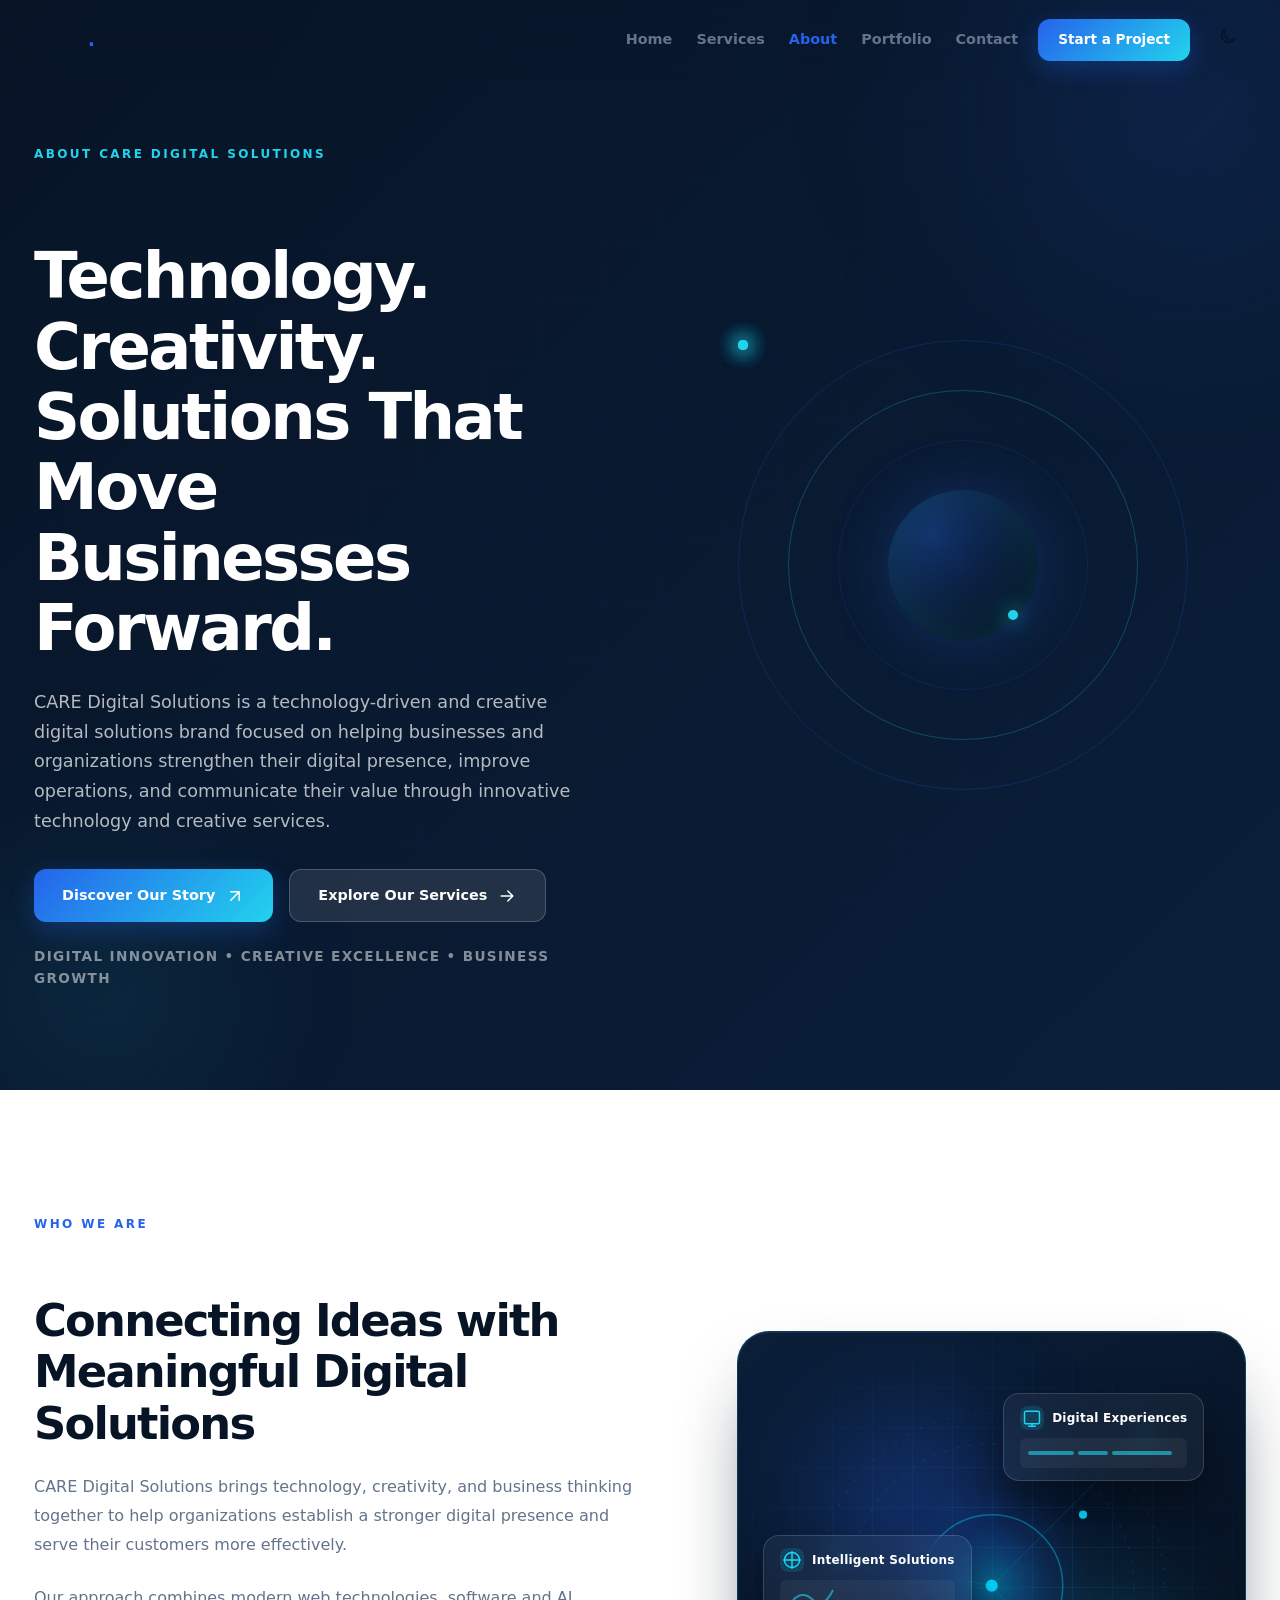
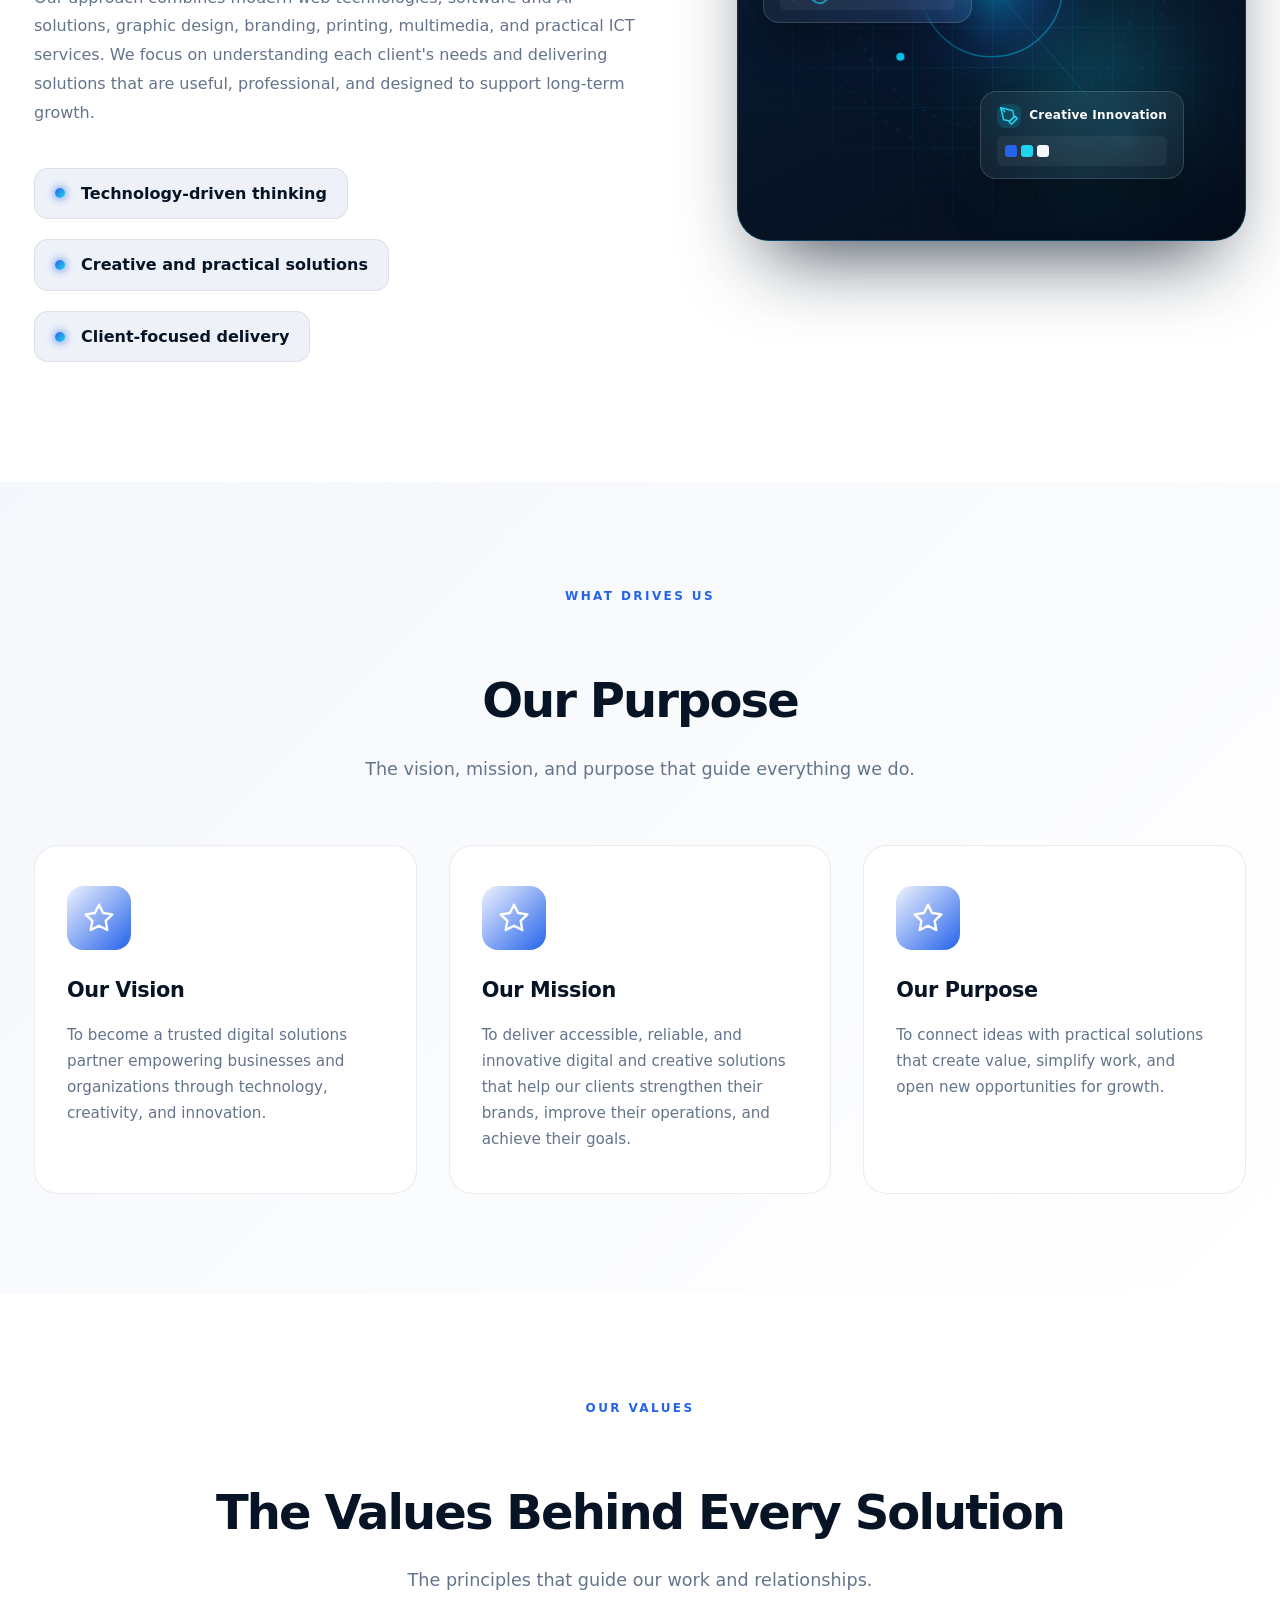
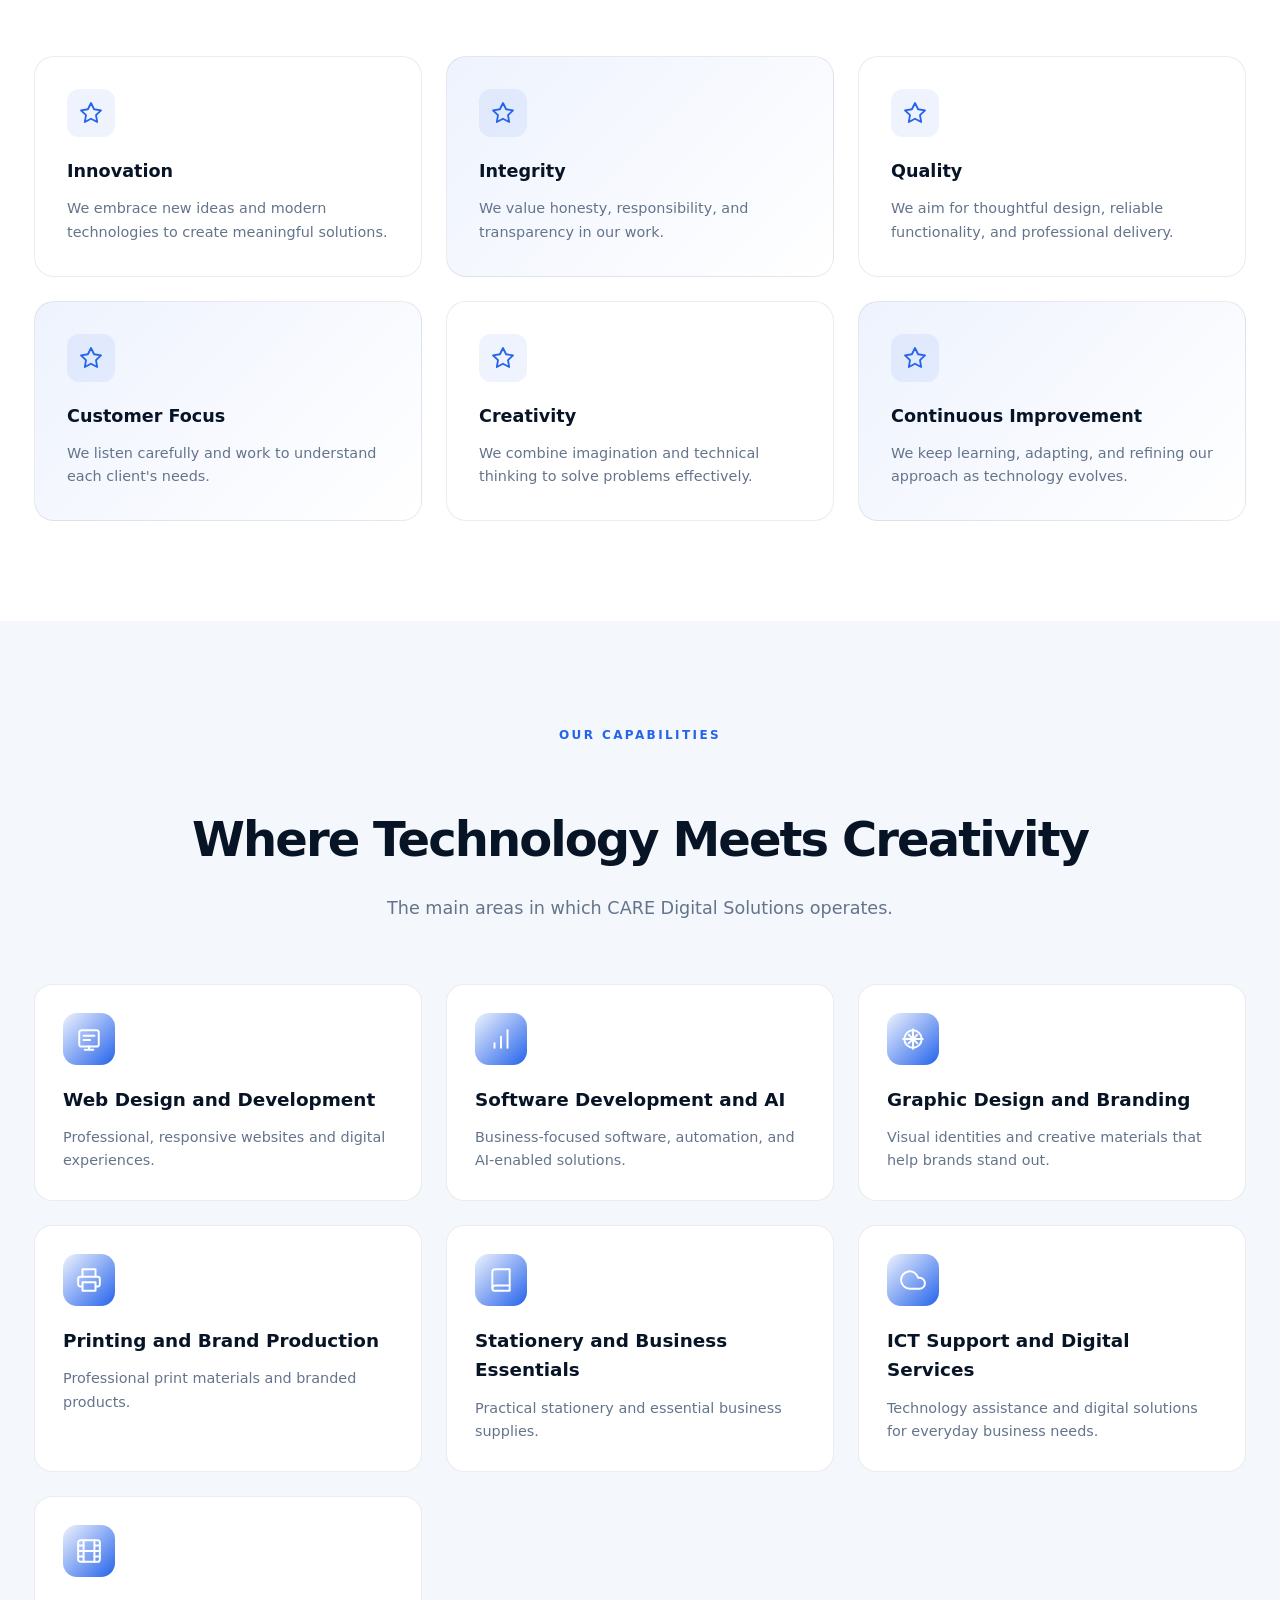
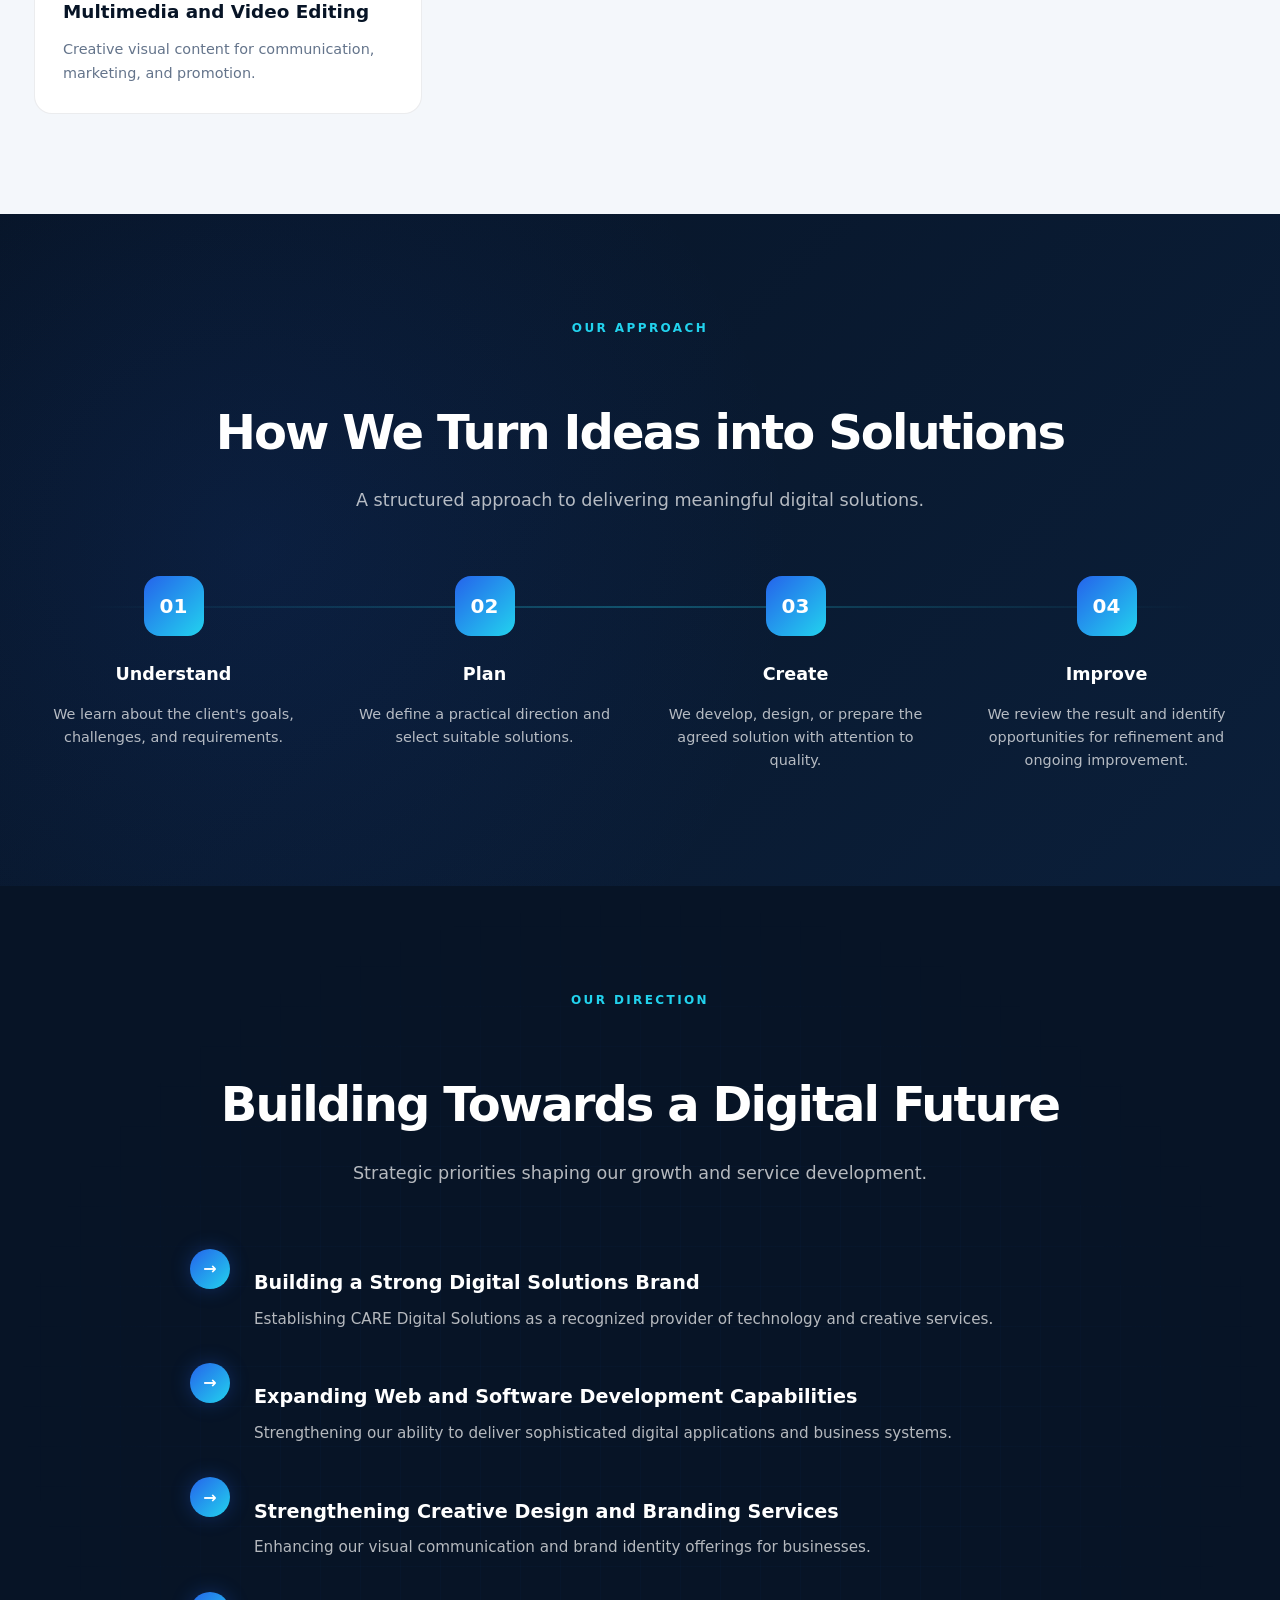
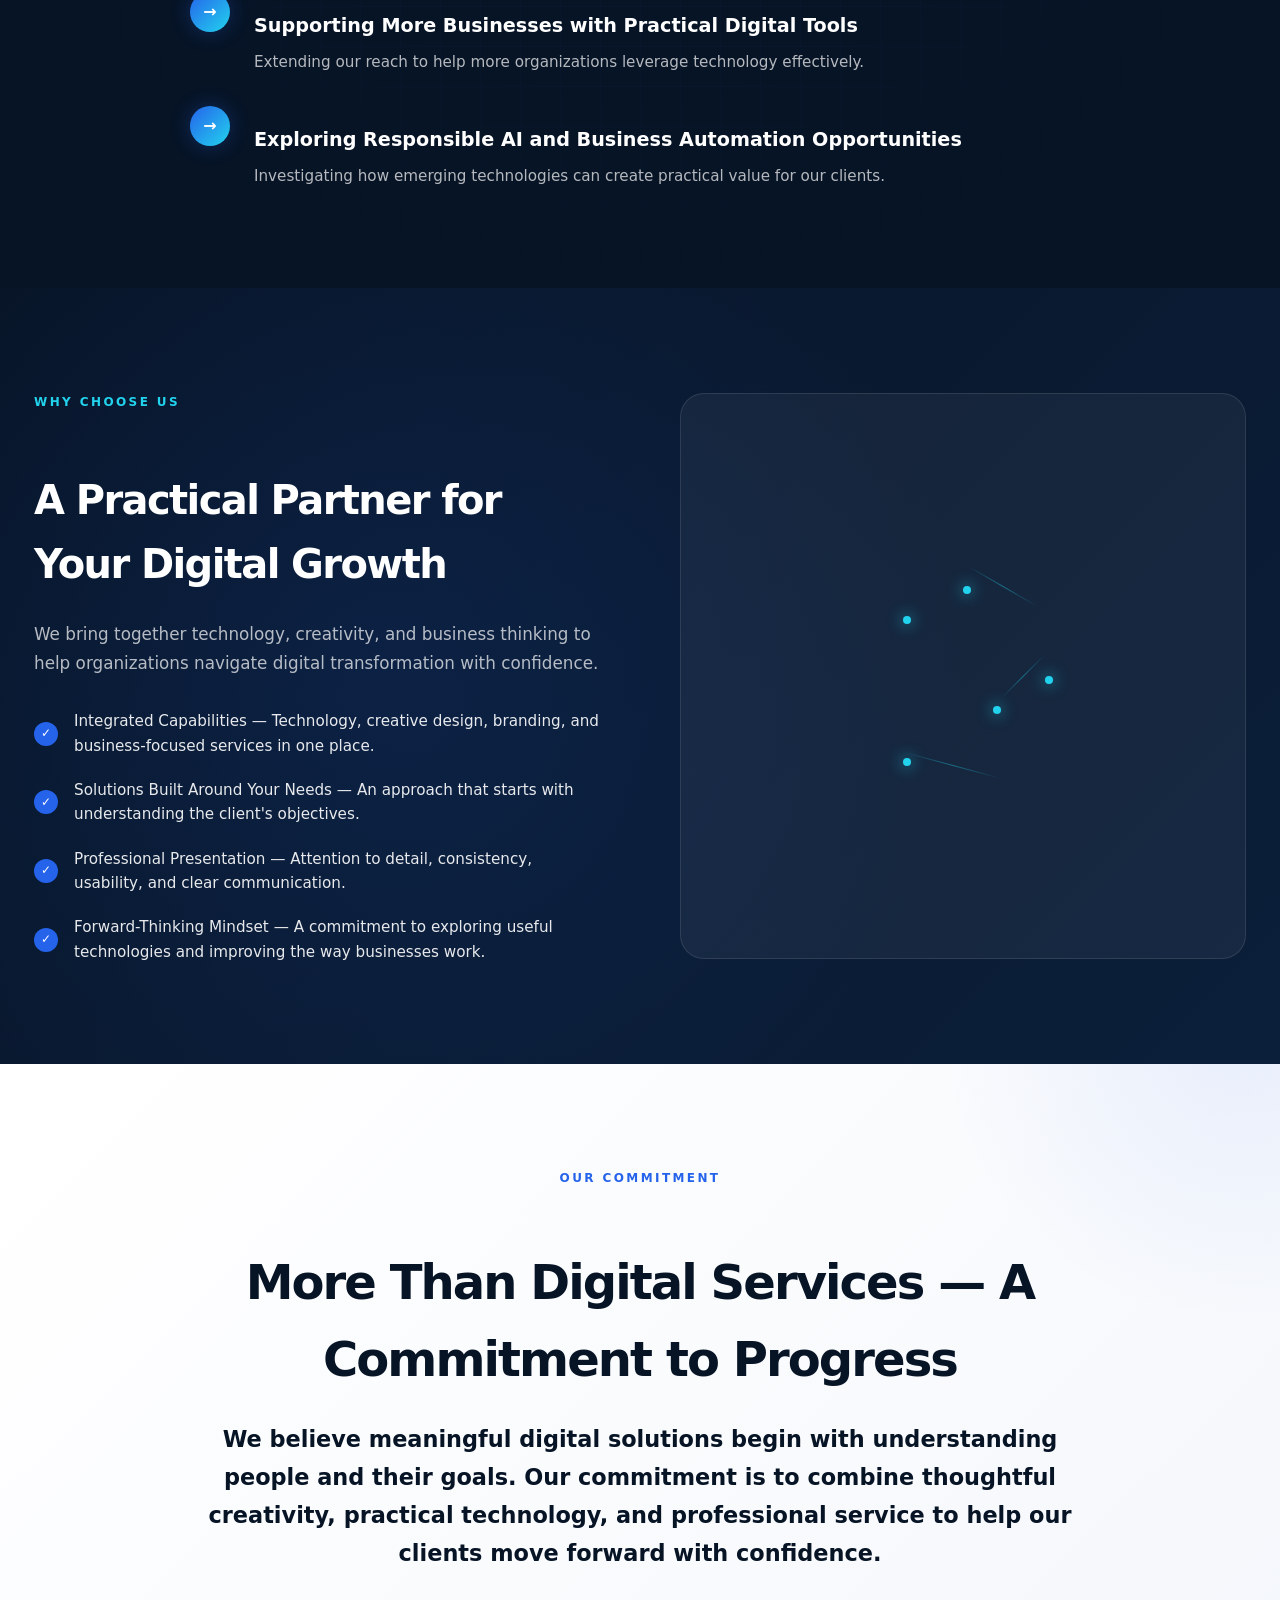
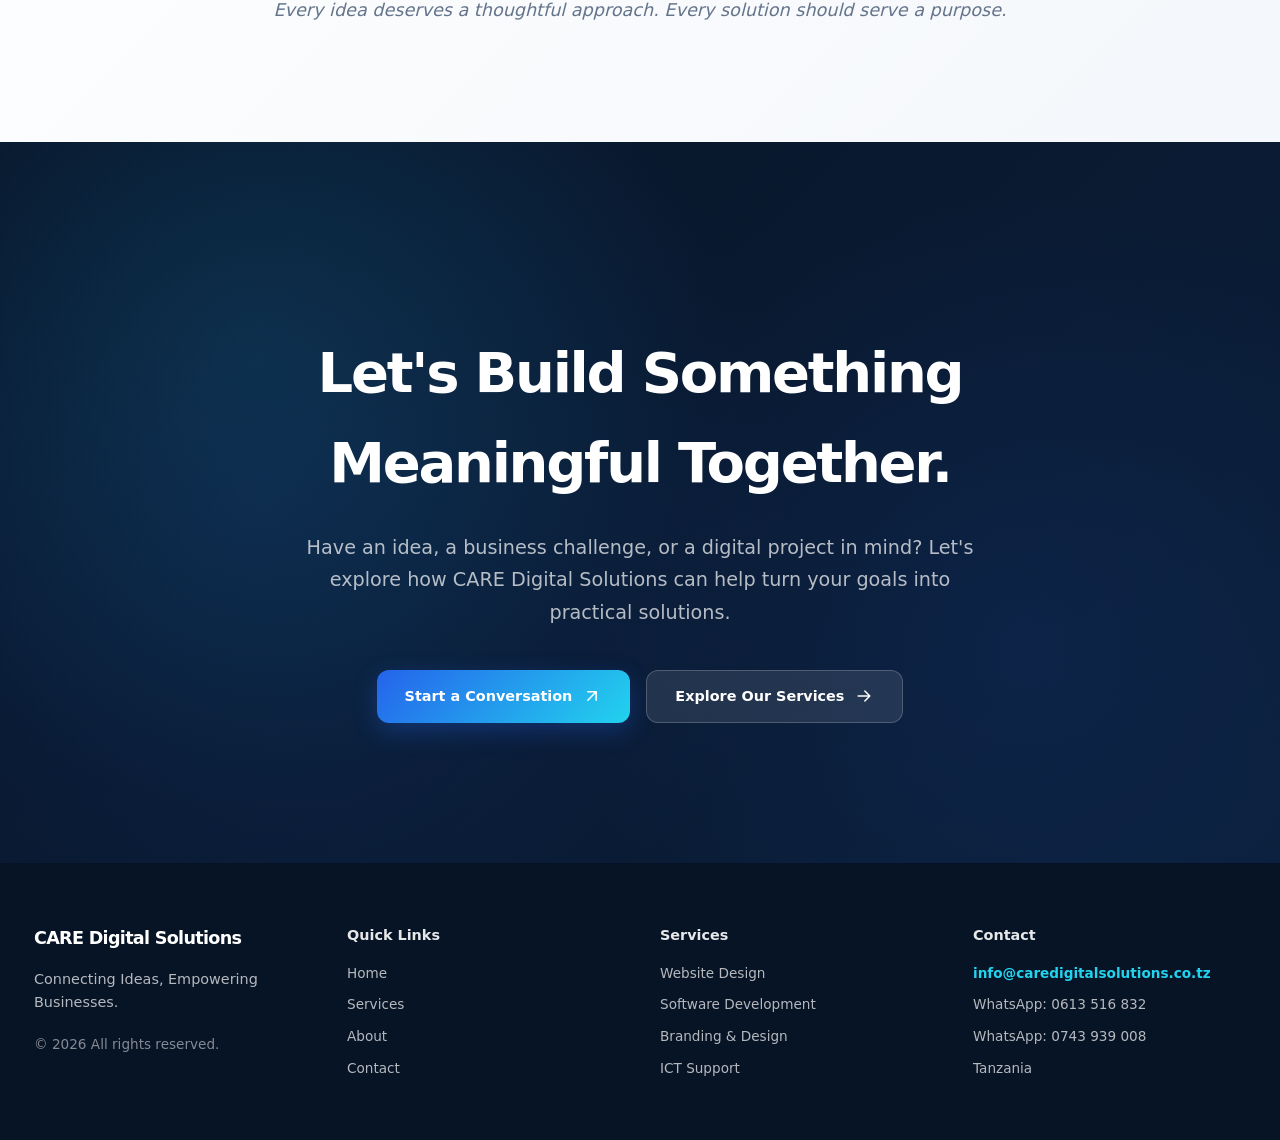
==== commit eb3d2c97: "Upgrade Homepage and About page with futuristic technology visuals and Back to Top button" ====
--- a/about.html
+++ b/about.html
@@ -371,75 +371,228 @@
   line-height:1.7;
 }
 
-/* Who We Are */
+/* Who We Are — Futuristic Upgrade */
 .who-we-are {
-  background:var(--bg-elevated);
+  padding: 120px 34px;
+  background: var(--bg-elevated);
+  position: relative;
+  overflow: hidden;
 }
 
 .who-content {
-  display:grid;
-  grid-template-columns:1fr 1fr;
-  gap:80px;
-  align-items:center;
+  display: grid;
+  grid-template-columns: minmax(0, 1.1fr) minmax(0, 0.9fr);
+  gap: 80px;
+  align-items: center;
+  max-width: 1400px;
+  margin: 0 auto;
+}
+
+.who-text {
+  position: relative;
+  z-index: 2;
 }
 
 .who-text h3 {
-  font-size:1.5rem;
-  font-weight:800;
-  margin-bottom:20px;
-  letter-spacing:-.02em;
-  color:var(--text);
+  font-size: clamp(2rem, 3.5vw, 2.8rem);
+  font-weight: 900;
+  margin-bottom: 24px;
+  letter-spacing: -.04em;
+  line-height: 1.15;
+  color: var(--text);
 }
 
 .who-text p {
-  color:var(--muted);
-  font-size:1rem;
-  line-height:1.8;
-  margin-bottom:24px;
+  color: var(--muted);
+  font-size: clamp(1rem, 1.1vw, 1.12rem);
+  line-height: 1.8;
+  margin-bottom: 24px;
+  max-width: 60ch;
 }
 
 .who-highlights {
-  display:grid;
-  gap:16px;
+  display: grid;
+  gap: 20px;
+  margin-top: 40px;
 }
 
 .highlight {
-  display:flex;
-  align-items:center;
-  gap:12px;
-  font-size:.95rem;
-  font-weight:600;
-  color:var(--text);
+  display: flex;
+  align-items: center;
+  gap: 16px;
+  font-size: 1rem;
+  font-weight: 700;
+  color: var(--text);
+  padding: 12px 20px;
+  background: var(--surface-soft);
+  border-radius: 14px;
+  border: 1px solid var(--line);
+  width: fit-content;
+  transition: all var(--transition);
+}
+
+.highlight:hover {
+  transform: translateX(8px);
+  border-color: var(--accent);
+  background: var(--accent-soft);
 }
 
 .highlight::before {
-  content:"";
-  width:8px;
-  height:8px;
-  border-radius:50%;
-  background:var(--accent);
-  flex:none;
+  content: "";
+  width: 10px;
+  height: 10px;
+  border-radius: 50%;
+  background: linear-gradient(135deg, var(--accent), var(--accent-2));
+  box-shadow: 0 0 10px var(--accent);
+  flex: none;
 }
 
 .who-visual {
-  position:relative;
-  aspect-ratio:1;
-  border-radius:24px;
-  background:linear-gradient(135deg,var(--accent-soft),var(--bg));
-  border:1px solid var(--line);
-  display:grid;
-  place-items:center;
-  overflow:hidden;
-}
-
-.who-visual::before {
-  content:"";
-  position:absolute;
-  width:70%;
-  height:70%;
-  border-radius:50%;
-  background:radial-gradient(circle at 30% 30%,var(--accent) 0%,var(--hero-bg) 70%);
-  opacity:.15;
+  position: relative;
+  min-width: 0;
+}
+
+.tech-ecosystem {
+  position: relative;
+  isolation: isolate;
+  width: 100%;
+  aspect-ratio: 1;
+  border-radius: 32px;
+  overflow: hidden;
+  background: linear-gradient(150deg, #0B1F3A 0%, #071426 60%, #050c1a 100%);
+  border: 1px solid rgba(0, 212, 255, 0.2);
+  box-shadow: 
+    0 40px 80px -30px rgba(7, 20, 38, 0.8),
+    inset 0 1px 0 rgba(255, 255, 255, 0.08);
+}
+
+html[data-mode="dark"] .tech-ecosystem {
+  border-color: rgba(0, 212, 255, 0.25);
+  box-shadow: 0 40px 90px -30px rgba(0, 0, 0, 0.9);
+}
+
+.tech-bg-grid {
+  position: absolute;
+  inset: -5%;
+  background-image: 
+    linear-gradient(rgba(0, 212, 255, 0.08) 1px, transparent 1px),
+    linear-gradient(90deg, rgba(0, 212, 255, 0.08) 1px, transparent 1px);
+  background-size: 40px 40px;
+  mask-image: radial-gradient(circle at 50% 50%, black 20%, transparent 80%);
+  transition: transform 0.4s cubic-bezier(0.2, 0.8, 0.2, 1);
+}
+
+.tech-glow-spot {
+  position: absolute;
+  border-radius: 50%;
+  filter: blur(60px);
+  opacity: 0.6;
+  pointer-events: none;
+}
+
+.tech-glow-1 {
+  top: 10%;
+  left: 10%;
+  width: 50%;
+  aspect-ratio: 1;
+  background: radial-gradient(circle, var(--accent) 0%, transparent 70%);
+}
+
+.tech-glow-2 {
+  bottom: 10%;
+  right: 10%;
+  width: 40%;
+  aspect-ratio: 1;
+  background: radial-gradient(circle, var(--accent-2) 0%, transparent 70%);
+}
+
+.tech-core-svg {
+  position: absolute;
+  inset: 0;
+  width: 100%;
+  height: 100%;
+  z-index: 2;
+  transition: transform 0.4s cubic-bezier(0.2, 0.8, 0.2, 1);
+}
+
+.glass-panel {
+  position: absolute;
+  padding: 12px 16px;
+  background: rgba(255, 255, 255, 0.05);
+  backdrop-filter: blur(12px);
+  -webkit-backdrop-filter: blur(12px);
+  border: 1px solid rgba(255, 255, 255, 0.15);
+  border-radius: 16px;
+  color: #fff;
+  box-shadow: 0 20px 40px rgba(0, 0, 0, 0.4);
+  z-index: 3;
+  animation: floatPanel 6s ease-in-out infinite;
+}
+
+.panel-website { top: 12%; right: 8%; animation-delay: -1s; }
+.panel-ai { top: 40%; left: 5%; animation-delay: -3s; }
+.panel-design { bottom: 12%; right: 12%; animation-delay: -5s; }
+
+.panel-header {
+  display: flex;
+  align-items: center;
+  gap: 8px;
+  margin-bottom: 8px;
+}
+
+.panel-icon {
+  width: 24px;
+  height: 24px;
+  display: grid;
+  place-items: center;
+  background: rgba(0, 212, 255, 0.15);
+  border-radius: 8px;
+  color: var(--accent-2);
+}
+
+.panel-title {
+  font-size: 0.75rem;
+  font-weight: 700;
+  letter-spacing: 0.02em;
+}
+
+.panel-visual {
+  height: 30px;
+  background: rgba(255, 255, 255, 0.05);
+  border-radius: 6px;
+  display: flex;
+  align-items: center;
+  padding: 0 8px;
+  gap: 4px;
+}
+
+.mini-bar {
+  height: 4px;
+  border-radius: 2px;
+  background: var(--accent-2);
+  opacity: 0.6;
+}
+
+.connectivity-line {
+  position: absolute;
+  background: linear-gradient(90deg, transparent, var(--accent-2), transparent);
+  height: 1px;
+  opacity: 0.3;
+  z-index: 1;
+}
+
+@keyframes floatPanel {
+  0%, 100% { transform: translateY(0); }
+  50% { transform: translateY(-12px); }
+}
+
+@keyframes pulseNode {
+  0%, 100% { transform: scale(1); opacity: 0.6; }
+  50% { transform: scale(1.5); opacity: 1; }
+}
+
+.node-pulse {
+  animation: pulseNode 3s ease-in-out infinite;
 }
 
 /* Purpose Cards */
@@ -1017,16 +1170,31 @@
 @media (max-width:1200px) {
   .about-hero-content {
     grid-template-columns:1fr;
-    gap:60px;
+    gap: 60px;
   }
   .about-hero-visual {
     display:none;
   }
   .who-content {
-    grid-template-columns:1fr;
-  }
-  .who-visual {
-    display:none;
+    grid-template-columns: 1fr;
+    gap: 60px;
+  }
+  .who-text {
+    max-width: 800px;
+    margin: 0 auto;
+    text-align: center;
+  }
+  .who-text p {
+    margin-inline: auto;
+  }
+  .who-highlights {
+    justify-content: center;
+    display: flex;
+    flex-wrap: wrap;
+  }
+  .tech-ecosystem {
+    max-width: 560px;
+    margin: 0 auto;
   }
   .purpose-grid {
     grid-template-columns:1fr;
@@ -1060,6 +1228,15 @@
   }
   .section {
     padding:60px 20px;
+  }
+  .who-we-are {
+    padding: 80px 20px;
+  }
+  .tech-ecosystem {
+    max-width: 440px;
+  }
+  .glass-panel {
+    padding: 8px 12px;
   }
   .values-grid {
     grid-template-columns:1fr;
@@ -1086,6 +1263,13 @@
   }
   .about-hero-actions .btn {
     width:100%;
+  }
+  .tech-ecosystem {
+    max-width: 320px;
+    border-radius: 24px;
+  }
+  .panel-ai {
+    display: none;
   }
   .cta-actions {
     flex-direction:column;
@@ -1238,21 +1422,107 @@
       </div>
     </section>
 
-    <!-- Who We Are -->
-    <section id="who-we-are" class="section who-we-are" aria-labelledby="who-title">
+    <!-- Who We Are — Premium Technology Showcase -->
+    <section id="who-we-are" class="who-we-are" aria-labelledby="who-title">
       <div class="who-content">
         <div class="who-text reveal">
           <div class="section-eyebrow">Who We Are</div>
-          <h3 id="who-title" style="font-size:clamp(1.5rem,3vw,2rem);margin-bottom:20px">Connecting Ideas with Meaningful Digital Solutions</h3>
+          <h3 id="who-title">Connecting Ideas with Meaningful Digital Solutions</h3>
           <p>CARE Digital Solutions brings technology, creativity, and business thinking together to help organizations establish a stronger digital presence and serve their customers more effectively.</p>
           <p>Our approach combines modern web technologies, software and AI solutions, graphic design, branding, printing, multimedia, and practical ICT services. We focus on understanding each client's needs and delivering solutions that are useful, professional, and designed to support long-term growth.</p>
+          
           <div class="who-highlights">
             <div class="highlight">Technology-driven thinking</div>
             <div class="highlight">Creative and practical solutions</div>
             <div class="highlight">Client-focused delivery</div>
           </div>
         </div>
-        <div class="who-visual reveal"></div>
+
+        <div class="who-visual reveal">
+          <div class="tech-ecosystem">
+            <div class="tech-bg-grid" data-depth="6"></div>
+            <div class="tech-glow-spot tech-glow-1"></div>
+            <div class="tech-glow-spot tech-glow-2"></div>
+            
+            <!-- Central Digital Core -->
+            <svg class="tech-core-svg" data-depth="15" viewBox="0 0 500 500" aria-hidden="true" focusable="false">
+              <defs>
+                <radialGradient id="coreGlow" cx="50%" cy="50%" r="50%">
+                  <stop offset="0%" stop-color="#00D4FF" stop-opacity="0.4"/>
+                  <stop offset="60%" stop-color="#2563EB" stop-opacity="0.1"/>
+                  <stop offset="100%" stop-color="#2563EB" stop-opacity="0"/>
+                </radialGradient>
+                <filter id="softBlur" x="-20%" y="-20%" width="140%" height="140%">
+                  <feGaussianBlur stdDeviation="6"/>
+                </filter>
+              </defs>
+              
+              <!-- Connection Lines -->
+              <g stroke="#00D4FF" stroke-width="0.8" stroke-opacity="0.2">
+                <line x1="250" y1="250" x2="400" y2="100" />
+                <line x1="250" y1="250" x2="100" y2="220" />
+                <line x1="250" y1="250" x2="380" y2="400" />
+              </g>
+              
+              <!-- Orbital Rings -->
+              <circle cx="250" cy="250" r="140" fill="none" stroke="#2563EB" stroke-width="1" stroke-opacity="0.2" stroke-dasharray="4 8"/>
+              <circle cx="250" cy="250" r="170" fill="none" stroke="#00D4FF" stroke-width="1" stroke-opacity="0.15" stroke-dasharray="2 12"/>
+              
+              <!-- Core Structure -->
+              <circle cx="250" cy="250" r="100" fill="url(#coreGlow)"/>
+              <circle cx="250" cy="250" r="70" fill="none" stroke="#00D4FF" stroke-width="1.5" stroke-opacity="0.4"/>
+              
+              <!-- Nodes -->
+              <g fill="#00D4FF">
+                <circle cx="250" cy="250" r="6" class="node-pulse"/>
+                <circle cx="340" cy="180" r="4"/>
+                <circle cx="160" cy="320" r="4" class="node-pulse" style="animation-delay:-1.5s"/>
+                <circle cx="400" cy="100" r="3"/>
+                <circle cx="100" cy="220" r="3"/>
+                <circle cx="380" cy="400" r="3"/>
+              </g>
+            </svg>
+
+            <!-- Surrounding Panels -->
+            <div class="glass-panel panel-website" data-depth="10">
+              <div class="panel-header">
+                <span class="panel-icon"><svg class="icon" viewBox="0 0 24 24"><rect x="3" y="4" width="18" height="15" rx="2"/><path d="M8 22h8M12 19v3"/></svg></span>
+                <span class="panel-title">Digital Experiences</span>
+              </div>
+              <div class="panel-visual">
+                <span class="mini-bar" style="width:30%"></span>
+                <span class="mini-bar" style="width:20%"></span>
+                <span class="mini-bar" style="width:40%"></span>
+              </div>
+            </div>
+
+            <div class="glass-panel panel-ai" data-depth="12">
+              <div class="panel-header">
+                <span class="panel-icon"><svg class="icon" viewBox="0 0 24 24"><path d="M12 2v20M2 12h20"/><circle cx="12" cy="12" r="9"/></svg></span>
+                <span class="panel-title">Intelligent Solutions</span>
+              </div>
+              <div class="panel-visual">
+                <svg width="60" height="20" viewBox="0 0 60 20">
+                  <path d="M5 15 Q 15 5, 25 15 T 45 5" fill="none" stroke="var(--accent-2)" stroke-width="2" stroke-opacity="0.6"/>
+                </svg>
+              </div>
+            </div>
+
+            <div class="glass-panel panel-design" data-depth="8">
+              <div class="panel-header">
+                <span class="panel-icon"><svg class="icon" viewBox="0 0 24 24"><path d="M12 19l7-7 3 3-7 7-3-3z"/><path d="M18 13l-1.5-7.5L2 2l3.5 14.5L13 18l5-5z"/><path d="m2 2 5 5"/></svg></span>
+                <span class="panel-title">Creative Innovation</span>
+              </div>
+              <div class="panel-visual">
+                <div style="display:flex;gap:4px">
+                  <div style="width:12px;height:12px;border-radius:3px;background:var(--accent)"></div>
+                  <div style="width:12px;height:12px;border-radius:3px;background:var(--accent-2)"></div>
+                  <div style="width:12px;height:12px;border-radius:3px;background:var(--bg)"></div>
+                </div>
+              </div>
+            </div>
+          </div>
+        </div>
       </div>
     </section>
 
@@ -1650,6 +1920,38 @@
         window.scrollTo({ top: 0, behavior: reduceMotion.matches ? "auto" : "smooth" });
       });
     }
+
+    // Who We Are — Subtle Parallax
+    const whoSection = document.querySelector(".who-we-are");
+    const whoVisual = document.querySelector(".who-visual");
+    if (whoSection && whoVisual && window.matchMedia("(hover:hover) and (pointer:fine)").matches) {
+      const parallaxLayers = whoVisual.querySelectorAll("[data-depth]");
+      const reduceMotion = window.matchMedia("(prefers-reduced-motion: reduce)");
+      let parallaxFrame = null;
+
+      whoSection.addEventListener("mousemove", (event) => {
+        if (reduceMotion.matches || parallaxFrame) return;
+        parallaxFrame = window.requestAnimationFrame(() => {
+          parallaxFrame = null;
+          const rect = whoSection.getBoundingClientRect();
+          const offsetX = (event.clientX - rect.left) / rect.width - 0.5;
+          const offsetY = (event.clientY - rect.top) / rect.height - 0.5;
+          
+          parallaxLayers.forEach((layer) => {
+            const depth = parseFloat(layer.dataset.depth) || 0;
+            const x = -(offsetX * depth);
+            const y = -(offsetY * depth);
+            layer.style.transform = `translate3d(${x.toFixed(2)}px, ${y.toFixed(2)}px, 0)`;
+          });
+        });
+      }, { passive: true });
+
+      whoSection.addEventListener("mouseleave", () => {
+        parallaxLayers.forEach((layer) => {
+          layer.style.transform = "";
+        });
+      });
+    }
   })();
 </script>
 </body>
